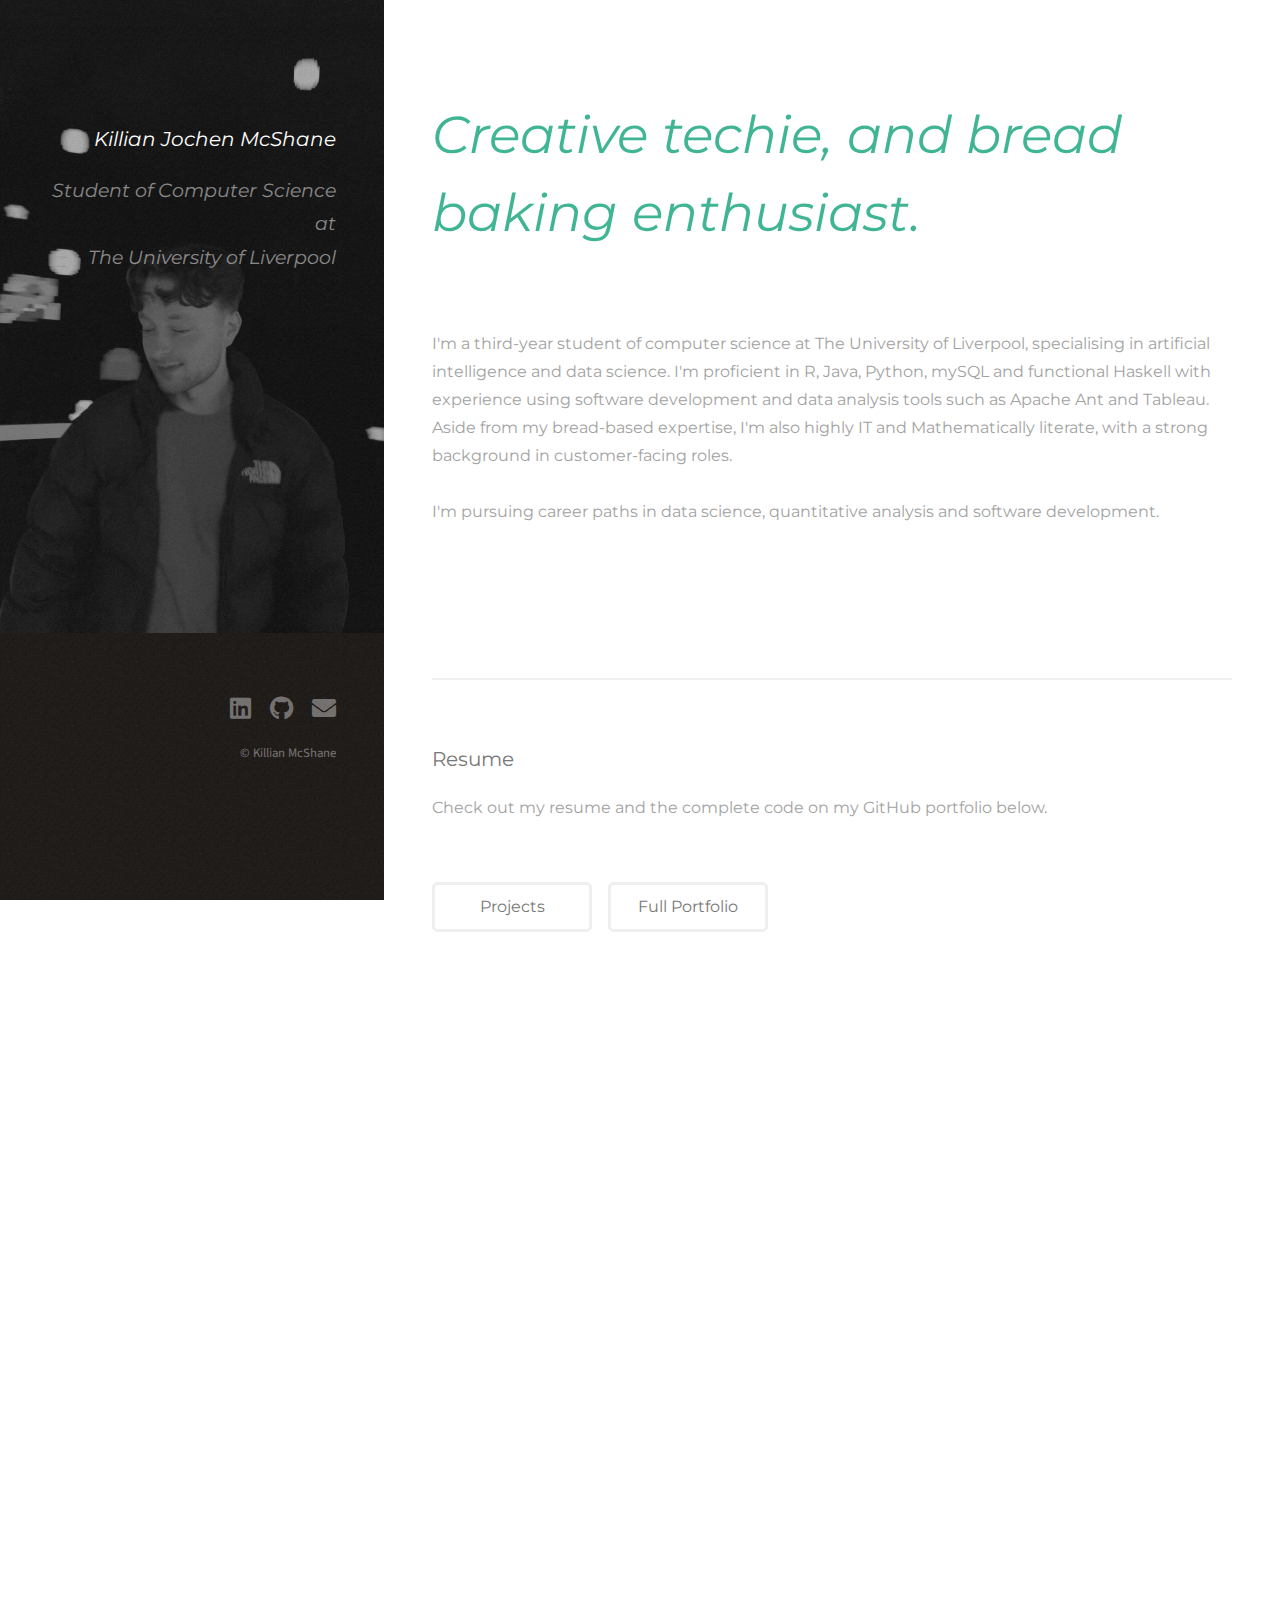
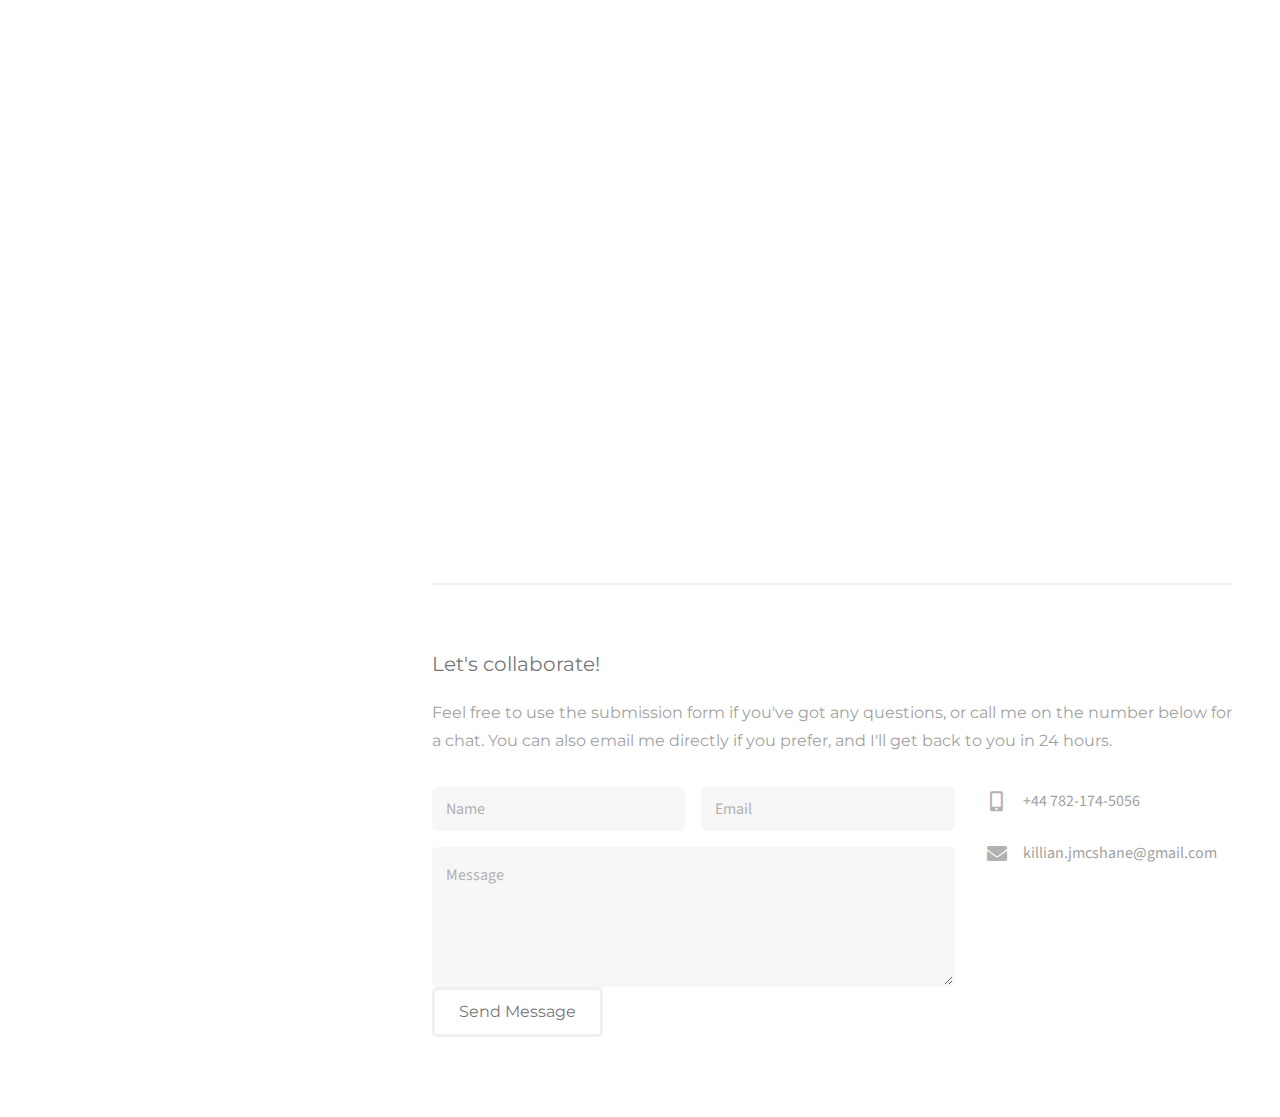
==== resume.html @ 60ad83cf "Update resume.html" ====
<!DOCTYPE HTML>
<!--
	Strata by HTML5 UP
	html5up.net | @ajlkn
	Free for personal and commercial use under the CCA 3.0 license (html5up.net/license)
-->
<html>
	<head>
		<title>Killian McShane | Portfolio</title>
		<meta charset="utf-8" />
		<meta name="viewport" content="width=device-width, initial-scale=1, user-scalable=no" />
		<link rel="stylesheet" href="assets/css/main.css" />
		<link rel="preconnect" href="https://fonts.gstatic.com">
		<link href="https://fonts.googleapis.com/css2?family=Montserrat:ital,wght@1,200&display=swap" rel="stylesheet">
		<style>
			h6 {
				font-family: 'Montserrat', 'Century Gothic';
				font-style: italic;
			}
		</style>
	</head>
	<body class="is-preload">

		<!-- Header -->
			<header id="header">
				<div class="inner">

					<br />
					<!-- <a href="#" class="image avatar"><img src="images/avatar.jpeg" alt="" /></a>  -->
					<h6 style="font-size:20px;"><strong>Killian Jochen McShane</strong></h6>
						<h1 style="font-family:Montserrat;font-size:19px;font-style:italic;">Student of Computer Science at<br />
					The University of Liverpool</h1>
				</div>
			</header>

		<!-- Main -->
			<div id="main">

				<!-- One -->
					<section id="one">
							<header class="major">
								<h6>
								<p style="font-style:italic;color:#40B594;">Creative techie, and bread </br>baking enthusiast.<span class="css-blink"></span></p>
								</h6>
							</header>
						
						<p style="font-family:Montserrat;font-size:16px;"> I'm a third-year student of computer science at The University of Liverpool, specialising in artificial intelligence and data science. 
							I'm proficient in R, Java, Python, mySQL and functional Haskell with experience using software development and data analysis tools such as Apache Ant and Tableau. Aside from my bread-based expertise, I'm also highly IT and Mathematically literate, 
							with a strong background in customer-facing roles. <br /><br/>I'm pursuing career paths in data science, quantitative analysis and software development.</p>
							<br />
							<br />
					</section>
				<!-- Two -->
					<section id="two">
						
						<h2 style="font-family:Montserrat;font-size:20px;">Resume</h2>
						<p style="font-family:Montserrat;font-size:16px;">Check out my resume and the complete code on my GitHub portfolio below.<br></p>
						<br>
						<nav>
						<ul class="actions">
							<li><a href="index.html" class="button" style="font-family:Montserrat;font-size:16px;">Projects</a></li>
							<li><a href="https://github.com/killianmcshane" class="button"  style="font-family:Montserrat;font-size:16px;">Full Portfolio</a></li>
						</ul>
						</nav>
						<br />
						<object data="images/CV-2021.pdf" type="application/pdf" width="100%" height="1090em">
							<embed src="https://drive.google.com/uc?export=download&id=1jw16OtANfqNhQTaZYVdxH6xh9Ae8gnEk" width="100%" height="1090em"/> 
						</object>
						<br /><br />			
						 
					</section>

				<!-- Three -->
				<section id="three">
					<h2 style="font-family:Montserrat;font-size:20px;">Let's collaborate!</h2>
					<p style="font-family:Montserrat;font-size:16px;">Feel free to use the submission form if you've got any questions, or call me on the number below for a chat. You can also email me directly if you prefer, and I'll get back to you in 24 hours.</p>
					<div class="row">
						<div class="col-8 col-12-small">
							<form action="https://smartforms.dev/submit/5fcfa9e5b81854118fd3ef87" method="POST">
								<div class="row gtr-uniform gtr-50">
									<div class="col-6 col-12-xsmall"><input type="text" name="name" id="name" placeholder="Name" /></div>
									<div class="col-6 col-12-xsmall"><input type="email" name="email" id="email" placeholder="Email" /></div>
									<div class="col-12"><textarea name="message" id="message" placeholder="Message" rows="4"></textarea></div>
								</div>
							<ul class="actions">
								<li><input type="submit" value="Send Message" style="font-family:Montserrat;font-size:16px;"/></li>
								<br/>
							</ul>
						</form>
						</div>
						<div class="col-4 col-12-small">
							<ul class="labeled-icons">
								<li>
									<h3 class="icon solid fa-mobile-alt"><span class="label">Phone</span></h3>
									+44 782-174-5056
								</li>
								<li>
									<h3 class="icon solid fa-envelope"><span class="label">Email</span></h3>
									<a href=""></a>killian.jmcshane@gmail.com</a>
								</li>
							</ul>
						</div>
					</div>
				</section>				
				<!-- Four -->
				<!--
					<section id="four">
						<h2>Elements</h2>

						<section>
							<h4>Text</h4>
							<p>This is <b>bold</b> and this is <strong>strong</strong>. This is <i>italic</i> and this is <em>emphasized</em>.
							This is <sup>superscript</sup> text and this is <sub>subscript</sub> text.
							This is <u>underlined</u> and this is code: <code>for (;;) { ... }</code>. Finally, <a href="#">this is a link</a>.</p>
							<hr />
							<header>
								<h4>Heading with a Subtitle</h4>
								<p>Lorem ipsum dolor sit amet nullam id egestas urna aliquam</p>
							</header>
							<p>Nunc lacinia ante nunc ac lobortis. Interdum adipiscing gravida odio porttitor sem non mi integer non faucibus ornare mi ut ante amet placerat aliquet. Volutpat eu sed ante lacinia sapien lorem accumsan varius montes viverra nibh in adipiscing blandit tempus accumsan.</p>
							<header>
								<h5>Heading with a Subtitle</h5>
								<p>Lorem ipsum dolor sit amet nullam id egestas urna aliquam</p>
							</header>
							<p>Nunc lacinia ante nunc ac lobortis. Interdum adipiscing gravida odio porttitor sem non mi integer non faucibus ornare mi ut ante amet placerat aliquet. Volutpat eu sed ante lacinia sapien lorem accumsan varius montes viverra nibh in adipiscing blandit tempus accumsan.</p>
							<hr />
							<h2>Heading Level 2</h2>
							<h3>Heading Level 3</h3>
							<h4>Heading Level 4</h4>
							<h5>Heading Level 5</h5>
							<h6>Heading Level 6</h6>
							<hr />
							<h5>Blockquote</h5>
							<blockquote>Fringilla nisl. Donec accumsan interdum nisi, quis tincidunt felis sagittis eget tempus euismod. Vestibulum ante ipsum primis in faucibus vestibulum. Blandit adipiscing eu felis iaculis volutpat ac adipiscing accumsan faucibus. Vestibulum ante ipsum primis in faucibus lorem ipsum dolor sit amet nullam adipiscing eu felis.</blockquote>
							<h5>Preformatted</h5>
							<pre><code>i = 0;

while (!deck.isInOrder()) {
print 'Iteration ' + i;
deck.shuffle();
i++;
}

print 'It took ' + i + ' iterations to sort the deck.';</code></pre>
						</section>

						<section>
							<h4>Lists</h4>
							<div class="row">
								<div class="col-6 col-12-xsmall">
									<h5>Unordered</h5>
									<ul>
										<li>Dolor pulvinar etiam magna etiam.</li>
										<li>Sagittis adipiscing lorem eleifend.</li>
										<li>Felis enim feugiat dolore viverra.</li>
									</ul>
									<h5>Alternate</h5>
									<ul class="alt">
										<li>Dolor pulvinar etiam magna etiam.</li>
										<li>Sagittis adipiscing lorem eleifend.</li>
										<li>Felis enim feugiat dolore viverra.</li>
									</ul>
								</div>
								<div class="col-6 col-12-xsmall">
									<h5>Ordered</h5>
									<ol>
										<li>Dolor pulvinar etiam magna etiam.</li>
										<li>Etiam vel felis at lorem sed viverra.</li>
										<li>Felis enim feugiat dolore viverra.</li>
										<li>Dolor pulvinar etiam magna etiam.</li>
										<li>Etiam vel felis at lorem sed viverra.</li>
										<li>Felis enim feugiat dolore viverra.</li>
									</ol>
									<h5>Icons</h5>
									<ul class="icons">
										<li><a href="#" class="icon brands fa-twitter"><span class="label">Twitter</span></a></li>
										<li><a href="#" class="icon brands fa-facebook-f"><span class="label">Facebook</span></a></li>
										<li><a href="#" class="icon brands fa-instagram"><span class="label">Instagram</span></a></li>
										<li><a href="#" class="icon brands fa-github"><span class="label">Github</span></a></li>
										<li><a href="#" class="icon brands fa-dribbble"><span class="label">Dribbble</span></a></li>
										<li><a href="#" class="icon brands fa-tumblr"><span class="label">Tumblr</span></a></li>
									</ul>
								</div>
							</div>
							<h5>Actions</h5>
							<ul class="actions">
								<li><a href="#" class="button primary">Default</a></li>
								<li><a href="#" class="button">Default</a></li>
							</ul>
							<ul class="actions small">
								<li><a href="#" class="button primary small">Small</a></li>
								<li><a href="#" class="button small">Small</a></li>
							</ul>
							<div class="row">
								<div class="col-6 col-12-small">
									<ul class="actions stacked">
										<li><a href="#" class="button primary">Default</a></li>
										<li><a href="#" class="button">Default</a></li>
									</ul>
								</div>
								<div class="col-6 col-12-small">
									<ul class="actions stacked">
										<li><a href="#" class="button primary small">Small</a></li>
										<li><a href="#" class="button small">Small</a></li>
									</ul>
								</div>
								<div class="col-6 col-12-small">
									<ul class="actions stacked">
										<li><a href="#" class="button primary fit">Default</a></li>
										<li><a href="#" class="button fit">Default</a></li>
									</ul>
								</div>
								<div class="col-6 col-12-small">
									<ul class="actions stacked">
										<li><a href="#" class="button primary small fit">Small</a></li>
										<li><a href="#" class="button small fit">Small</a></li>
									</ul>
								</div>
							</div>
						</section>

						<section>
							<h4>Table</h4>
							<h5>Default</h5>
							<div class="table-wrapper">
								<table>
									<thead>
										<tr>
											<th>Name</th>
											<th>Description</th>
											<th>Price</th>
										</tr>
									</thead>
									<tbody>
										<tr>
											<td>Item One</td>
											<td>Ante turpis integer aliquet porttitor.</td>
											<td>29.99</td>
										</tr>
										<tr>
											<td>Item Two</td>
											<td>Vis ac commodo adipiscing arcu aliquet.</td>
											<td>19.99</td>
										</tr>
										<tr>
											<td>Item Three</td>
											<td> Morbi faucibus arcu accumsan lorem.</td>
											<td>29.99</td>
										</tr>
										<tr>
											<td>Item Four</td>
											<td>Vitae integer tempus condimentum.</td>
											<td>19.99</td>
										</tr>
										<tr>
											<td>Item Five</td>
											<td>Ante turpis integer aliquet porttitor.</td>
											<td>29.99</td>
										</tr>
									</tbody>
									<tfoot>
										<tr>
											<td colspan="2"></td>
											<td>100.00</td>
										</tr>
									</tfoot>
								</table>
							</div>

							<h5>Alternate</h5>
							<div class="table-wrapper">
								<table class="alt">
									<thead>
										<tr>
											<th>Name</th>
											<th>Description</th>
											<th>Price</th>
										</tr>
									</thead>
									<tbody>
										<tr>
											<td>Item One</td>
											<td>Ante turpis integer aliquet porttitor.</td>
											<td>29.99</td>
										</tr>
										<tr>
											<td>Item Two</td>
											<td>Vis ac commodo adipiscing arcu aliquet.</td>
											<td>19.99</td>
										</tr>
										<tr>
											<td>Item Three</td>
											<td> Morbi faucibus arcu accumsan lorem.</td>
											<td>29.99</td>
										</tr>
										<tr>
											<td>Item Four</td>
											<td>Vitae integer tempus condimentum.</td>
											<td>19.99</td>
										</tr>
										<tr>
											<td>Item Five</td>
											<td>Ante turpis integer aliquet porttitor.</td>
											<td>29.99</td>
										</tr>
									</tbody>
									<tfoot>
										<tr>
											<td colspan="2"></td>
											<td>100.00</td>
										</tr>
									</tfoot>
								</table>
							</div>
						</section>
					
						<section>
							<h4>Buttons</h4>
							

							<ul class="actions">
								<li><a href="#" class="button primary">Primary</a></li>
								<li><a href="#" class="button">Default</a></li>
							</ul>
							<ul class="actions">
								<li><a href="#" class="button large">Large</a></li>
								<li><a href="#" class="button">Default</a></li>
								<li><a href="#" class="button small">Small</a></li>
							</ul>
							<ul class="actions fit">
								<li><a href="#" class="button primary fit">Fit</a></li>
								<li><a href="#" class="button fit">Fit</a></li>
							</ul>
							<ul class="actions fit small">
								<li><a href="#" class="button primary fit small">Fit + Small</a></li>
								<li><a href="#" class="button fit small">Fit + Small</a></li>
							</ul>
							<ul class="actions">
								<li><a href="#" class="button primary icon solid fa-download">Icon</a></li>
								<li><a href="#" class="button icon solid fa-download">Icon</a></li>
							</ul>
							<ul class="actions">
								<li><span class="button primary disabled">Primary</span></li>
								<li><span class="button disabled">Default</span></li>
							</ul>
						</section>
					
						<section>
							<h4>Form</h4>
							<form method="post" action="#">
								<div class="row gtr-uniform gtr-50">
									<div class="col-6 col-12-xsmall">
										<input type="text" name="demo-name" id="demo-name" value="" placeholder="Name" />
									</div>
									<div class="col-6 col-12-xsmall">
										<input type="email" name="demo-email" id="demo-email" value="" placeholder="Email" />
									</div>
									
									<div class="col-12">
										<select name="demo-category" id="demo-category">
											<option value="">- Category -</option>
											<option value="1">Manufacturing</option>
											<option value="1">Shipping</option>
											<option value="1">Administration</option>
											<option value="1">Human Resources</option>
										</select>
									</div>
									<div class="col-4 col-12-small">
										<input type="radio" id="demo-priority-low" name="demo-priority" checked>
										<label for="demo-priority-low">Low Priority</label>
									</div>
									<div class="col-4 col-12-small">
										<input type="radio" id="demo-priority-normal" name="demo-priority">
										<label for="demo-priority-normal">Normal Priority</label>
									</div>
									<div class="col-4 col-12-small">
										<input type="radio" id="demo-priority-high" name="demo-priority">
										<label for="demo-priority-high">High Priority</label>
									</div>
									<div class="col-6 col-12-small">
										<input type="checkbox" id="demo-copy" name="demo-copy">
										<label for="demo-copy">Email me a copy of this message</label>
									</div>
									<div class="col-6 col-12-small">
										<input type="checkbox" id="demo-human" name="demo-human" checked>
										<label for="demo-human">I am a human and not a robot</label>
									</div>
									
									<div class="col-12">
										<textarea name="demo-message" id="demo-message" placeholder="Enter your message" rows="6"></textarea>
									</div>
									
									<div class="col-12">
										<ul class="actions">
											<li><input type="submit" value="Send Message" class="primary" /></li>
											<li><input type="reset" value="Reset" /></li>
										</ul>
									</div>
								</div>
							</form>
						</section>
						
						<section>
							<h4>Image</h4>
							<h5>Fit</h5>
							<div class="box alt">
								<div class="row gtr-50 gtr-uniform">
									<div class="col-12"><span class="image fit"><img src="images/fulls/05.jpg" alt="" /></span></div>
									<div class="col-4"><span class="image fit"><img src="images/thumbs/01.jpg" alt="" /></span></div>
									<div class="col-4"><span class="image fit"><img src="images/thumbs/02.jpg" alt="" /></span></div>
									<div class="col-4"><span class="image fit"><img src="images/thumbs/03.jpg" alt="" /></span></div>
									<div class="col-4"><span class="image fit"><img src="images/thumbs/04.jpg" alt="" /></span></div>
									<div class="col-4"><span class="image fit"><img src="images/thumbs/05.jpg" alt="" /></span></div>
									<div class="col-4"><span class="image fit"><img src="images/thumbs/06.jpg" alt="" /></span></div>
									<div class="col-4"><span class="image fit"><img src="images/thumbs/03.jpg" alt="" /></span></div>
									<div class="col-4"><span class="image fit"><img src="images/thumbs/02.jpg" alt="" /></span></div>
									<div class="col-4"><span class="image fit"><img src="images/thumbs/01.jpg" alt="" /></span></div>
								</div>
							</div>
							<h5>Left &amp; Right</h5>
							<p><span class="image left"><img src="images/avatar.jpg" alt="" /></span>Fringilla nisl. Donec accumsan interdum nisi, quis tincidunt felis sagittis eget. tempus euismod. Vestibulum ante ipsum primis in faucibus vestibulum. Blandit adipiscing eu felis iaculis volutpat ac adipiscing accumsan eu faucibus. Integer ac pellentesque praesent tincidunt felis sagittis eget. tempus euismod. Vestibulum ante ipsum primis in faucibus vestibulum. Blandit adipiscing eu felis iaculis volutpat ac adipiscing accumsan eu faucibus. Integer ac pellentesque praesent. Donec accumsan interdum nisi, quis tincidunt felis sagittis eget. tempus euismod. Vestibulum ante ipsum primis in faucibus vestibulum. Blandit adipiscing eu felis iaculis volutpat ac adipiscing accumsan eu faucibus. Integer ac pellentesque praesent tincidunt felis sagittis eget. tempus euismod. Vestibulum ante ipsum primis in faucibus vestibulum. Blandit adipiscing eu felis iaculis volutpat ac adipiscing accumsan eu faucibus. Integer ac pellentesque praesent.</p>
							<p><span class="image right"><img src="images/avatar.jpg" alt="" /></span>Fringilla nisl. Donec accumsan interdum nisi, quis tincidunt felis sagittis eget. tempus euismod. Vestibulum ante ipsum primis in faucibus vestibulum. Blandit adipiscing eu felis iaculis volutpat ac adipiscing accumsan eu faucibus. Integer ac pellentesque praesent tincidunt felis sagittis eget. tempus euismod. Vestibulum ante ipsum primis in faucibus vestibulum. Blandit adipiscing eu felis iaculis volutpat ac adipiscing accumsan eu faucibus. Integer ac pellentesque praesent. Donec accumsan interdum nisi, quis tincidunt felis sagittis eget. tempus euismod. Vestibulum ante ipsum primis in faucibus vestibulum. Blandit adipiscing eu felis iaculis volutpat ac adipiscing accumsan eu faucibus. Integer ac pellentesque praesent tincidunt felis sagittis eget. tempus euismod. Vestibulum ante ipsum primis in faucibus vestibulum. Blandit adipiscing eu felis iaculis volutpat ac adipiscing accumsan eu faucibus. Integer ac pellentesque praesent.</p>
						</section>

					</section>
				-->

			</div>

		<!-- Footer -->
			<footer id="footer">
				<div class="inner">
					<ul class="icons">
						<li><a href="https://www.linkedin.com/in/killian-mcshane-1a71b3197/" class="icon brands fa-linkedin"><span class="label">linkedin</span></a></li>
						<li><a href="https://github.com/killianmcshane" class="icon brands fa-github"><span class="label">Github</span></a></li>
						<!--<li><a href="#" class="icon solid fa-mobile-alt"><span class="label">Phone</span></a></li>-->
						<li><a href="mailto:killian.jmcshane@gmail.com" class="icon solid fa-envelope"><span class="label">Email</span></a></li>
					</ul>
					<ul class="copyright">
						<li>&copy; Killian McShane</li>
					</ul>
				</div>
				<br />
				<br />
				<br />
			</footer>
		
		<!-- Scripts -->
			
			<script src="assets/js/jquery.min.js"></script>
			<script src="assets/js/jquery.poptrox.min.js"></script>
			<script src="assets/js/browser.min.js"></script>
			<script src="assets/js/breakpoints.min.js"></script>
			<script src="assets/js/util.js"></script>
			<script src="assets/js/main.js"></script>	
			<script type="text/javascript" src="assets/js/jquery.AntiScroll.min.js"></script> 
			<script type="text/javascript">$('nav a').antiScroll();</script>
	</body>
</html>
---- assets/css/main.css ----
@import url("fontawesome-all.min.css");
@import url("https://fonts.googleapis.com/css?family=Source+Sans+Pro:400,400italic");
@import url('https://fonts.googleapis.com/css2?family=Montserrat:ital,wght@0,400;1,300&display=swap');

/*
	Strata by HTML5 UP
	html5up.net | @ajlkn
	Free for personal and commercial use under the CCA 3.0 license (html5up.net/license)
*/

html, body, div, span, applet, object,
iframe, h1, h2, h3, h4, h5, h6, p, blockquote,
pre, a, abbr, acronym, address, big, cite,
code, del, dfn, em, img, ins, kbd, q, s, samp,
small, strike, strong, sub, sup, tt, var, b,
u, i, center, dl, dt, dd, ol, ul, li, fieldset,
form, label, legend, table, caption, tbody,
tfoot, thead, tr, th, td, article, aside,
canvas, details, embed, figure, figcaption,
footer, header, hgroup, menu, nav, output, ruby,
section, summary, time, mark, audio, video {
	margin: 0;
	padding: 0;
	border: 0;
	font-size: 100%;
	font: inherit;
	vertical-align: baseline;}

article, aside, details, figcaption, figure,
footer, header, hgroup, menu, nav, section {
	display: block;}

body {
	line-height: 1;
}

ol, ul {
	list-style: none;
}

blockquote, q {
	quotes: none;
}

	blockquote:before, blockquote:after, q:before, q:after {
		content: '';
		content: none;
	}

table {
	border-collapse: collapse;
	border-spacing: 0;
}

body {
	-webkit-text-size-adjust: none;
}

mark {
	background-color: transparent;
	color: inherit;
}

input::-moz-focus-inner {
	border: 0;
	padding: 0;
}

input, select, textarea {
	-moz-appearance: none;
	-webkit-appearance: none;
	-ms-appearance: none;
	appearance: none;
}

/* Basic */

	html {
		box-sizing: border-box;
	}

	*, *:before, *:after {
		box-sizing: inherit;
	}

	body {
		background: #fff;
	}

		body.is-preload *, body.is-preload *:before, body.is-preload *:after {
			-moz-animation: none !important;
			-webkit-animation: none !important;
			-ms-animation: none !important;
			animation: none !important;
			-moz-transition: none !important;
			-webkit-transition: none !important;
			-ms-transition: none !important;
			transition: none !important;
		}

	body, input, select, textarea {
		color: #a2a2a2;
		font-family: "Source Sans Pro", Helvetica, sans-serif;
		font-size: 16pt;
		font-weight: 400;
		line-height: 1.75em;
	}

	a {
		-moz-transition: color 0.2s ease-in-out, border-color 0.2s ease-in-out;
		-webkit-transition: color 0.2s ease-in-out, border-color 0.2s ease-in-out;
		-ms-transition: color 0.2s ease-in-out, border-color 0.2s ease-in-out;
		transition: color 0.2s ease-in-out, border-color 0.2s ease-in-out;
		color: #49bf9d;
		text-decoration: none;
	}

		a:hover {
			border-bottom-color: transparent;
			color: #49bf9d !important;
			text-decoration: none;
		}

	strong, b {
		color: #787878;
		font-weight: 400;
	}

	em, i {
		font-style: italic;
	}

	p {
		margin: 0 0 2em 0;
	}

	h1, h2, h3, h4, h5, h6 {
		color: #787878;
		font-weight: 400;
		line-height: 1em;
		margin: 0 0 1em 0;
	}

		h1 a, h2 a, h3 a, h4 a, h5 a, h6 a {
			color: inherit;
			text-decoration: none;
		}

	h1 {
		font-size: 2em;
		line-height: 1.5em;
	}

	h2 {
		font-size: 1.5em;
		line-height: 1.5em;
	}

	h3 {
		font-size: 1.25em;
		line-height: 1.5em;
	}

	h4 {
		font-size: 1.1em;
		line-height: 1.5em;
	}

	h5 {
		font-size: 0.9em;
		line-height: 1.5em;
	}

	h6 {
		font-size: 3.25em;
		line-height: 1.5em;
	}

	sub {
		font-size: 0.8em;
		position: relative;
		top: 0.5em;
	}

	sup {
		font-size: 0.8em;
		position: relative;
		top: -0.5em;
	}

	hr {
		border: 0;
		border-bottom: solid 2px #efefef;
		margin: 2em 0;
	}

		hr.major {
			margin: 3em 0;
		}

	blockquote {
		border-left: solid 6px #efefef;
		font-style: italic;
		margin: 0 0 2em 0;
		padding: 0.5em 0 0.5em 1.5em;
	}

	code {
		background: #f7f7f7;
		border-radius: 0.35em;
		border: solid 2px #efefef;
		font-family: "Courier New", monospace;
		font-size: 0.9em;
		margin: 0 0.25em;
		padding: 0.25em 0.65em;
	}

	pre {
		-webkit-overflow-scrolling: touch;
		font-family: "Courier New", monospace;
		font-size: 0.9em;
		margin: 0 0 2em 0;
	}

		pre code {
			display: block;
			line-height: 1.75em;
			padding: 1em 1.5em;
			overflow-x: auto;
		}

	.align-left {
		text-align: left;
	}

	.align-center {
		text-align: center;
	}

	.align-right {
		text-align: right;
	}

/* Container */

	.container {
		margin: 0 auto;
		max-width: calc(100% - 4em);
		width: 100%;
	}

		.container.xsmall {
			width: 25%;
		}

		.container.small {
			width: 50%;
		}

		.container.medium {
			width: 75%;
		}

		.container.large {
			width: 125%;
		}

		.container.xlarge {
			width: 150%;
		}

		.container.max {
			width: 100%;
		}

		@media screen and (max-width: 980px) {

			.container {
				width: 100% !important;
				max-width: 100% !important;
			}

		}

		@media screen and (max-width: 480px) {

			.container {
				max-width: calc(100% - 3em);
			}

		}

/* Row */

	.row {
		display: flex;
		flex-wrap: wrap;
		box-sizing: border-box;
		align-items: stretch;
	}

		.row > * {
			box-sizing: border-box;
		}

		.row.gtr-uniform > * > :last-child {
			margin-bottom: 0;
		}

		.row.aln-left {
			justify-content: flex-start;
		}

		.row.aln-center {
			justify-content: center;
		}

		.row.aln-right {
			justify-content: flex-end;
		}

		.row.aln-top {
			align-items: flex-start;
		}

		.row.aln-middle {
			align-items: center;
		}

		.row.aln-bottom {
			align-items: flex-end;
		}

		.row > .imp {
			order: -1;
		}

		.row > .col-1 {
			width: 8.33333%;
		}

		.row > .off-1 {
			margin-left: 8.33333%;
		}

		.row > .col-2 {
			width: 16.66667%;
		}

		.row > .off-2 {
			margin-left: 16.66667%;
		}

		.row > .col-3 {
			width: 25%;
		}

		.row > .off-3 {
			margin-left: 25%;
		}

		.row > .col-4 {
			width: 33.33333%;
		}

		.row > .off-4 {
			margin-left: 33.33333%;
		}

		.row > .col-5 {
			width: 41.66667%;
		}

		.row > .off-5 {
			margin-left: 41.66667%;
		}

		.row > .col-6 {
			width: 50%;
		}

		.row > .off-6 {
			margin-left: 50%;
		}

		.row > .col-7 {
			width: 58.33333%;
		}

		.row > .off-7 {
			margin-left: 58.33333%;
		}

		.row > .col-8 {
			width: 66.66667%;
		}

		.row > .off-8 {
			margin-left: 66.66667%;
		}

		.row > .col-9 {
			width: 75%;
		}

		.row > .off-9 {
			margin-left: 75%;
		}

		.row > .col-10 {
			width: 83.33333%;
		}

		.row > .off-10 {
			margin-left: 83.33333%;
		}

		.row > .col-11 {
			width: 91.66667%;
		}

		.row > .off-11 {
			margin-left: 91.66667%;
		}

		.row > .col-12 {
			width: 100%;
		}

		.row > .off-12 {
			margin-left: 100%;
		}

		.row.gtr-0 {
			margin-top: 0;
			margin-left: 0em;
		}

			.row.gtr-0 > * {
				padding: 0 0 0 0em;
			}

			.row.gtr-0.gtr-uniform {
				margin-top: 0em;
			}

				.row.gtr-0.gtr-uniform > * {
					padding-top: 0em;
				}

		.row.gtr-25 {
			margin-top: 0;
			margin-left: -0.625em;
		}

			.row.gtr-25 > * {
				padding: 0 0 0 0.625em;
			}

			.row.gtr-25.gtr-uniform {
				margin-top: -0.625em;
			}

				.row.gtr-25.gtr-uniform > * {
					padding-top: 0.625em;
				}

		.row.gtr-50 {
			margin-top: 0;
			margin-left: -1.25em;
		}

			.row.gtr-50 > * {
				padding: 0 0 0 1.25em;
			}

			.row.gtr-50.gtr-uniform {
				margin-top: -1.25em;
			}

				.row.gtr-50.gtr-uniform > * {
					padding-top: 1.25em;
				}

		.row {
			margin-top: 0;
			margin-left: -2.5em;
		}

			.row > * {
				padding: 0 0 0 2.5em;
			}

			.row.gtr-uniform {
				margin-top: -2.5em;
			}

				.row.gtr-uniform > * {
					padding-top: 2.5em;
				}

		.row.gtr-150 {
			margin-top: 0;
			margin-left: -3.75em;
		}

			.row.gtr-150 > * {
				padding: 0 0 0 3.75em;
			}

			.row.gtr-150.gtr-uniform {
				margin-top: -3.75em;
			}

				.row.gtr-150.gtr-uniform > * {
					padding-top: 3.75em;
				}

		.row.gtr-200 {
			margin-top: 0;
			margin-left: -5em;
		}

			.row.gtr-200 > * {
				padding: 0 0 0 5em;
			}

			.row.gtr-200.gtr-uniform {
				margin-top: -5em;
			}

				.row.gtr-200.gtr-uniform > * {
					padding-top: 5em;
				}

		@media screen and (max-width: 1800px) {

			.row {
				display: flex;
				flex-wrap: wrap;
				box-sizing: border-box;
				align-items: stretch;
			}

				.row > * {
					box-sizing: border-box;
				}

				.row.gtr-uniform > * > :last-child {
					margin-bottom: 0;
				}

				.row.aln-left {
					justify-content: flex-start;
				}

				.row.aln-center {
					justify-content: center;
				}

				.row.aln-right {
					justify-content: flex-end;
				}

				.row.aln-top {
					align-items: flex-start;
				}

				.row.aln-middle {
					align-items: center;
				}

				.row.aln-bottom {
					align-items: flex-end;
				}

				.row > .imp-xlarge {
					order: -1;
				}

				.row > .col-1-xlarge {
					width: 8.33333%;
				}

				.row > .off-1-xlarge {
					margin-left: 8.33333%;
				}

				.row > .col-2-xlarge {
					width: 16.66667%;
				}

				.row > .off-2-xlarge {
					margin-left: 16.66667%;
				}

				.row > .col-3-xlarge {
					width: 25%;
				}

				.row > .off-3-xlarge {
					margin-left: 25%;
				}

				.row > .col-4-xlarge {
					width: 33.33333%;
				}

				.row > .off-4-xlarge {
					margin-left: 33.33333%;
				}

				.row > .col-5-xlarge {
					width: 41.66667%;
				}

				.row > .off-5-xlarge {
					margin-left: 41.66667%;
				}

				.row > .col-6-xlarge {
					width: 50%;
				}

				.row > .off-6-xlarge {
					margin-left: 50%;
				}

				.row > .col-7-xlarge {
					width: 58.33333%;
				}

				.row > .off-7-xlarge {
					margin-left: 58.33333%;
				}

				.row > .col-8-xlarge {
					width: 66.66667%;
				}

				.row > .off-8-xlarge {
					margin-left: 66.66667%;
				}

				.row > .col-9-xlarge {
					width: 75%;
				}

				.row > .off-9-xlarge {
					margin-left: 75%;
				}

				.row > .col-10-xlarge {
					width: 83.33333%;
				}

				.row > .off-10-xlarge {
					margin-left: 83.33333%;
				}

				.row > .col-11-xlarge {
					width: 91.66667%;
				}

				.row > .off-11-xlarge {
					margin-left: 91.66667%;
				}

				.row > .col-12-xlarge {
					width: 100%;
				}

				.row > .off-12-xlarge {
					margin-left: 100%;
				}

				.row.gtr-0 {
					margin-top: 0;
					margin-left: 0em;
				}

					.row.gtr-0 > * {
						padding: 0 0 0 0em;
					}

					.row.gtr-0.gtr-uniform {
						margin-top: 0em;
					}

						.row.gtr-0.gtr-uniform > * {
							padding-top: 0em;
						}

				.row.gtr-25 {
					margin-top: 0;
					margin-left: -0.625em;
				}

					.row.gtr-25 > * {
						padding: 0 0 0 0.625em;
					}

					.row.gtr-25.gtr-uniform {
						margin-top: -0.625em;
					}

						.row.gtr-25.gtr-uniform > * {
							padding-top: 0.625em;
						}

				.row.gtr-50 {
					margin-top: 0;
					margin-left: -1.25em;
				}

					.row.gtr-50 > * {
						padding: 0 0 0 1.25em;
					}

					.row.gtr-50.gtr-uniform {
						margin-top: -1.25em;
					}

						.row.gtr-50.gtr-uniform > * {
							padding-top: 1.25em;
						}

				.row {
					margin-top: 0;
					margin-left: -2.5em;
				}

					.row > * {
						padding: 0 0 0 2.5em;
					}

					.row.gtr-uniform {
						margin-top: -2.5em;
					}

						.row.gtr-uniform > * {
							padding-top: 2.5em;
						}

				.row.gtr-150 {
					margin-top: 0;
					margin-left: -3.75em;
				}

					.row.gtr-150 > * {
						padding: 0 0 0 3.75em;
					}

					.row.gtr-150.gtr-uniform {
						margin-top: -3.75em;
					}

						.row.gtr-150.gtr-uniform > * {
							padding-top: 3.75em;
						}

				.row.gtr-200 {
					margin-top: 0;
					margin-left: -5em;
				}

					.row.gtr-200 > * {
						padding: 0 0 0 5em;
					}

					.row.gtr-200.gtr-uniform {
						margin-top: -5em;
					}

						.row.gtr-200.gtr-uniform > * {
							padding-top: 5em;
						}

		}

		@media screen and (max-width: 1280px) {

			.row {
				display: flex;
				flex-wrap: wrap;
				box-sizing: border-box;
				align-items: stretch;
			}

				.row > * {
					box-sizing: border-box;
				}

				.row.gtr-uniform > * > :last-child {
					margin-bottom: 0;
				}

				.row.aln-left {
					justify-content: flex-start;
				}

				.row.aln-center {
					justify-content: center;
				}

				.row.aln-right {
					justify-content: flex-end;
				}

				.row.aln-top {
					align-items: flex-start;
				}

				.row.aln-middle {
					align-items: center;
				}

				.row.aln-bottom {
					align-items: flex-end;
				}

				.row > .imp-large {
					order: -1;
				}

				.row > .col-1-large {
					width: 8.33333%;
				}

				.row > .off-1-large {
					margin-left: 8.33333%;
				}

				.row > .col-2-large {
					width: 16.66667%;
				}

				.row > .off-2-large {
					margin-left: 16.66667%;
				}

				.row > .col-3-large {
					width: 25%;
				}

				.row > .off-3-large {
					margin-left: 25%;
				}

				.row > .col-4-large {
					width: 33.33333%;
				}

				.row > .off-4-large {
					margin-left: 33.33333%;
				}

				.row > .col-5-large {
					width: 41.66667%;
				}

				.row > .off-5-large {
					margin-left: 41.66667%;
				}

				.row > .col-6-large {
					width: 50%;
				}

				.row > .off-6-large {
					margin-left: 50%;
				}

				.row > .col-7-large {
					width: 58.33333%;
				}

				.row > .off-7-large {
					margin-left: 58.33333%;
				}

				.row > .col-8-large {
					width: 66.66667%;
				}

				.row > .off-8-large {
					margin-left: 66.66667%;
				}

				.row > .col-9-large {
					width: 75%;
				}

				.row > .off-9-large {
					margin-left: 75%;
				}

				.row > .col-10-large {
					width: 83.33333%;
				}

				.row > .off-10-large {
					margin-left: 83.33333%;
				}

				.row > .col-11-large {
					width: 91.66667%;
				}

				.row > .off-11-large {
					margin-left: 91.66667%;
				}

				.row > .col-12-large {
					width: 100%;
				}

				.row > .off-12-large {
					margin-left: 100%;
				}

				.row.gtr-0 {
					margin-top: 0;
					margin-left: 0em;
				}

					.row.gtr-0 > * {
						padding: 0 0 0 0em;
					}

					.row.gtr-0.gtr-uniform {
						margin-top: 0em;
					}

						.row.gtr-0.gtr-uniform > * {
							padding-top: 0em;
						}

				.row.gtr-25 {
					margin-top: 0;
					margin-left: -0.5em;
				}

					.row.gtr-25 > * {
						padding: 0 0 0 0.5em;
					}

					.row.gtr-25.gtr-uniform {
						margin-top: -0.5em;
					}

						.row.gtr-25.gtr-uniform > * {
							padding-top: 0.5em;
						}

				.row.gtr-50 {
					margin-top: 0;
					margin-left: -1em;
				}

					.row.gtr-50 > * {
						padding: 0 0 0 1em;
					}

					.row.gtr-50.gtr-uniform {
						margin-top: -1em;
					}

						.row.gtr-50.gtr-uniform > * {
							padding-top: 1em;
						}

				.row {
					margin-top: 0;
					margin-left: -2em;
				}

					.row > * {
						padding: 0 0 0 2em;
					}

					.row.gtr-uniform {
						margin-top: -2em;
					}

						.row.gtr-uniform > * {
							padding-top: 2em;
						}

				.row.gtr-150 {
					margin-top: 0;
					margin-left: -3em;
				}

					.row.gtr-150 > * {
						padding: 0 0 0 3em;
					}

					.row.gtr-150.gtr-uniform {
						margin-top: -3em;
					}

						.row.gtr-150.gtr-uniform > * {
							padding-top: 3em;
						}

				.row.gtr-200 {
					margin-top: 0;
					margin-left: -4em;
				}

					.row.gtr-200 > * {
						padding: 0 0 0 4em;
					}

					.row.gtr-200.gtr-uniform {
						margin-top: -4em;
					}

						.row.gtr-200.gtr-uniform > * {
							padding-top: 4em;
						}

		}

		@media screen and (max-width: 980px) {

			.row {
				display: flex;
				flex-wrap: wrap;
				box-sizing: border-box;
				align-items: stretch;
			}

				.row > * {
					box-sizing: border-box;
				}

				.row.gtr-uniform > * > :last-child {
					margin-bottom: 0;
				}

				.row.aln-left {
					justify-content: flex-start;
				}

				.row.aln-center {
					justify-content: center;
				}

				.row.aln-right {
					justify-content: flex-end;
				}

				.row.aln-top {
					align-items: flex-start;
				}

				.row.aln-middle {
					align-items: center;
				}

				.row.aln-bottom {
					align-items: flex-end;
				}

				.row > .imp-medium {
					order: -1;
				}

				.row > .col-1-medium {
					width: 8.33333%;
				}

				.row > .off-1-medium {
					margin-left: 8.33333%;
				}

				.row > .col-2-medium {
					width: 16.66667%;
				}

				.row > .off-2-medium {
					margin-left: 16.66667%;
				}

				.row > .col-3-medium {
					width: 25%;
				}

				.row > .off-3-medium {
					margin-left: 25%;
				}

				.row > .col-4-medium {
					width: 33.33333%;
				}

				.row > .off-4-medium {
					margin-left: 33.33333%;
				}

				.row > .col-5-medium {
					width: 41.66667%;
				}

				.row > .off-5-medium {
					margin-left: 41.66667%;
				}

				.row > .col-6-medium {
					width: 50%;
				}

				.row > .off-6-medium {
					margin-left: 50%;
				}

				.row > .col-7-medium {
					width: 58.33333%;
				}

				.row > .off-7-medium {
					margin-left: 58.33333%;
				}

				.row > .col-8-medium {
					width: 66.66667%;
				}

				.row > .off-8-medium {
					margin-left: 66.66667%;
				}

				.row > .col-9-medium {
					width: 75%;
				}

				.row > .off-9-medium {
					margin-left: 75%;
				}

				.row > .col-10-medium {
					width: 83.33333%;
				}

				.row > .off-10-medium {
					margin-left: 83.33333%;
				}

				.row > .col-11-medium {
					width: 91.66667%;
				}

				.row > .off-11-medium {
					margin-left: 91.66667%;
				}

				.row > .col-12-medium {
					width: 100%;
				}

				.row > .off-12-medium {
					margin-left: 100%;
				}

				.row.gtr-0 {
					margin-top: 0;
					margin-left: 0em;
				}

					.row.gtr-0 > * {
						padding: 0 0 0 0em;
					}

					.row.gtr-0.gtr-uniform {
						margin-top: 0em;
					}

						.row.gtr-0.gtr-uniform > * {
							padding-top: 0em;
						}

				.row.gtr-25 {
					margin-top: 0;
					margin-left: -0.5em;
				}

					.row.gtr-25 > * {
						padding: 0 0 0 0.5em;
					}

					.row.gtr-25.gtr-uniform {
						margin-top: -0.5em;
					}

						.row.gtr-25.gtr-uniform > * {
							padding-top: 0.5em;
						}

				.row.gtr-50 {
					margin-top: 0;
					margin-left: -1em;
				}

					.row.gtr-50 > * {
						padding: 0 0 0 1em;
					}

					.row.gtr-50.gtr-uniform {
						margin-top: -1em;
					}

						.row.gtr-50.gtr-uniform > * {
							padding-top: 1em;
						}

				.row {
					margin-top: 0;
					margin-left: -2em;
				}

					.row > * {
						padding: 0 0 0 2em;
					}

					.row.gtr-uniform {
						margin-top: -2em;
					}

						.row.gtr-uniform > * {
							padding-top: 2em;
						}

				.row.gtr-150 {
					margin-top: 0;
					margin-left: -3em;
				}

					.row.gtr-150 > * {
						padding: 0 0 0 3em;
					}

					.row.gtr-150.gtr-uniform {
						margin-top: -3em;
					}

						.row.gtr-150.gtr-uniform > * {
							padding-top: 3em;
						}

				.row.gtr-200 {
					margin-top: 0;
					margin-left: -4em;
				}

					.row.gtr-200 > * {
						padding: 0 0 0 4em;
					}

					.row.gtr-200.gtr-uniform {
						margin-top: -4em;
					}

						.row.gtr-200.gtr-uniform > * {
							padding-top: 4em;
						}

		}

		@media screen and (max-width: 736px) {

			.row {
				display: flex;
				flex-wrap: wrap;
				box-sizing: border-box;
				align-items: stretch;
			}

				.row > * {
					box-sizing: border-box;
				}

				.row.gtr-uniform > * > :last-child {
					margin-bottom: 0;
				}

				.row.aln-left {
					justify-content: flex-start;
				}

				.row.aln-center {
					justify-content: center;
				}

				.row.aln-right {
					justify-content: flex-end;
				}

				.row.aln-top {
					align-items: flex-start;
				}

				.row.aln-middle {
					align-items: center;
				}

				.row.aln-bottom {
					align-items: flex-end;
				}

				.row > .imp-small {
					order: -1;
				}

				.row > .col-1-small {
					width: 8.33333%;
				}

				.row > .off-1-small {
					margin-left: 8.33333%;
				}

				.row > .col-2-small {
					width: 16.66667%;
				}

				.row > .off-2-small {
					margin-left: 16.66667%;
				}

				.row > .col-3-small {
					width: 25%;
				}

				.row > .off-3-small {
					margin-left: 25%;
				}

				.row > .col-4-small {
					width: 33.33333%;
				}

				.row > .off-4-small {
					margin-left: 33.33333%;
				}

				.row > .col-5-small {
					width: 41.66667%;
				}

				.row > .off-5-small {
					margin-left: 41.66667%;
				}

				.row > .col-6-small {
					width: 50%;
				}

				.row > .off-6-small {
					margin-left: 50%;
				}

				.row > .col-7-small {
					width: 58.33333%;
				}

				.row > .off-7-small {
					margin-left: 58.33333%;
				}

				.row > .col-8-small {
					width: 66.66667%;
				}

				.row > .off-8-small {
					margin-left: 66.66667%;
				}

				.row > .col-9-small {
					width: 75%;
				}

				.row > .off-9-small {
					margin-left: 75%;
				}

				.row > .col-10-small {
					width: 83.33333%;
				}

				.row > .off-10-small {
					margin-left: 83.33333%;
				}

				.row > .col-11-small {
					width: 91.66667%;
				}

				.row > .off-11-small {
					margin-left: 91.66667%;
				}

				.row > .col-12-small {
					width: 100%;
				}

				.row > .off-12-small {
					margin-left: 100%;
				}

				.row.gtr-0 {
					margin-top: 0;
					margin-left: 0em;
				}

					.row.gtr-0 > * {
						padding: 0 0 0 0em;
					}

					.row.gtr-0.gtr-uniform {
						margin-top: 0em;
					}

						.row.gtr-0.gtr-uniform > * {
							padding-top: 0em;
						}

				.row.gtr-25 {
					margin-top: 0;
					margin-left: -0.375em;
				}

					.row.gtr-25 > * {
						padding: 0 0 0 0.375em;
					}

					.row.gtr-25.gtr-uniform {
						margin-top: -0.375em;
					}

						.row.gtr-25.gtr-uniform > * {
							padding-top: 0.375em;
						}

				.row.gtr-50 {
					margin-top: 0;
					margin-left: -0.75em;
				}

					.row.gtr-50 > * {
						padding: 0 0 0 0.75em;
					}

					.row.gtr-50.gtr-uniform {
						margin-top: -0.75em;
					}

						.row.gtr-50.gtr-uniform > * {
							padding-top: 0.75em;
						}

				.row {
					margin-top: 0;
					margin-left: -1.5em;
				}

					.row > * {
						padding: 0 0 0 1.5em;
					}

					.row.gtr-uniform {
						margin-top: -1.5em;
					}

						.row.gtr-uniform > * {
							padding-top: 1.5em;
						}

				.row.gtr-150 {
					margin-top: 0;
					margin-left: -2.25em;
				}

					.row.gtr-150 > * {
						padding: 0 0 0 2.25em;
					}

					.row.gtr-150.gtr-uniform {
						margin-top: -2.25em;
					}

						.row.gtr-150.gtr-uniform > * {
							padding-top: 2.25em;
						}

				.row.gtr-200 {
					margin-top: 0;
					margin-left: -3em;
				}

					.row.gtr-200 > * {
						padding: 0 0 0 3em;
					}

					.row.gtr-200.gtr-uniform {
						margin-top: -3em;
					}

						.row.gtr-200.gtr-uniform > * {
							padding-top: 3em;
						}

		}

		@media screen and (max-width: 480px) {

			.row {
				display: flex;
				flex-wrap: wrap;
				box-sizing: border-box;
				align-items: stretch;
			}

				.row > * {
					box-sizing: border-box;
				}

				.row.gtr-uniform > * > :last-child {
					margin-bottom: 0;
				}

				.row.aln-left {
					justify-content: flex-start;
				}

				.row.aln-center {
					justify-content: center;
				}

				.row.aln-right {
					justify-content: flex-end;
				}

				.row.aln-top {
					align-items: flex-start;
				}

				.row.aln-middle {
					align-items: center;
				}

				.row.aln-bottom {
					align-items: flex-end;
				}

				.row > .imp-xsmall {
					order: -1;
				}

				.row > .col-1-xsmall {
					width: 8.33333%;
				}

				.row > .off-1-xsmall {
					margin-left: 8.33333%;
				}

				.row > .col-2-xsmall {
					width: 16.66667%;
				}

				.row > .off-2-xsmall {
					margin-left: 16.66667%;
				}

				.row > .col-3-xsmall {
					width: 25%;
				}

				.row > .off-3-xsmall {
					margin-left: 25%;
				}

				.row > .col-4-xsmall {
					width: 33.33333%;
				}

				.row > .off-4-xsmall {
					margin-left: 33.33333%;
				}

				.row > .col-5-xsmall {
					width: 41.66667%;
				}

				.row > .off-5-xsmall {
					margin-left: 41.66667%;
				}

				.row > .col-6-xsmall {
					width: 50%;
				}

				.row > .off-6-xsmall {
					margin-left: 50%;
				}

				.row > .col-7-xsmall {
					width: 58.33333%;
				}

				.row > .off-7-xsmall {
					margin-left: 58.33333%;
				}

				.row > .col-8-xsmall {
					width: 66.66667%;
				}

				.row > .off-8-xsmall {
					margin-left: 66.66667%;
				}

				.row > .col-9-xsmall {
					width: 75%;
				}

				.row > .off-9-xsmall {
					margin-left: 75%;
				}

				.row > .col-10-xsmall {
					width: 83.33333%;
				}

				.row > .off-10-xsmall {
					margin-left: 83.33333%;
				}

				.row > .col-11-xsmall {
					width: 91.66667%;
				}

				.row > .off-11-xsmall {
					margin-left: 91.66667%;
				}

				.row > .col-12-xsmall {
					width: 100%;
				}

				.row > .off-12-xsmall {
					margin-left: 100%;
				}

				.row.gtr-0 {
					margin-top: 0;
					margin-left: 0em;
				}

					.row.gtr-0 > * {
						padding: 0 0 0 0em;
					}

					.row.gtr-0.gtr-uniform {
						margin-top: 0em;
					}

						.row.gtr-0.gtr-uniform > * {
							padding-top: 0em;
						}

				.row.gtr-25 {
					margin-top: 0;
					margin-left: -0.375em;
				}

					.row.gtr-25 > * {
						padding: 0 0 0 0.375em;
					}

					.row.gtr-25.gtr-uniform {
						margin-top: -0.375em;
					}

						.row.gtr-25.gtr-uniform > * {
							padding-top: 0.375em;
						}

				.row.gtr-50 {
					margin-top: 0;
					margin-left: -0.75em;
				}

					.row.gtr-50 > * {
						padding: 0 0 0 0.75em;
					}

					.row.gtr-50.gtr-uniform {
						margin-top: -0.75em;
					}

						.row.gtr-50.gtr-uniform > * {
							padding-top: 0.75em;
						}

				.row {
					margin-top: 0;
					margin-left: -1.5em;
				}

					.row > * {
						padding: 0 0 0 1.5em;
					}

					.row.gtr-uniform {
						margin-top: -1.5em;
					}

						.row.gtr-uniform > * {
							padding-top: 1.5em;
						}

				.row.gtr-150 {
					margin-top: 0;
					margin-left: -2.25em;
				}

					.row.gtr-150 > * {
						padding: 0 0 0 2.25em;
					}

					.row.gtr-150.gtr-uniform {
						margin-top: -2.25em;
					}

						.row.gtr-150.gtr-uniform > * {
							padding-top: 2.25em;
						}

				.row.gtr-200 {
					margin-top: 0;
					margin-left: -3em;
				}

					.row.gtr-200 > * {
						padding: 0 0 0 3em;
					}

					.row.gtr-200.gtr-uniform {
						margin-top: -3em;
					}

						.row.gtr-200.gtr-uniform > * {
							padding-top: 3em;
						}

		}

/* Section/Article */

	section.special, article.special {
		text-align: center;
	}

	header p {
		color: #b2b2b2;
		position: relative;
		margin: 0 0 1.5em 0;
	}

	header h2 + p {
		font-size: 1.25em;
		margin-top: -1em;
		line-height: 1.5em;
	}

	header h3 + p {
		font-size: 1.1em;
		margin-top: -0.8em;
		line-height: 1.5em;
	}

	header h4 + p,
	header h5 + p,
	header h6 + p {
		font-size: 0.9em;
		margin-top: -0.6em;
		line-height: 1.5em;
	}

	header.major h2 {
		font-size: 2em;
	}

/* Form */

	form {
		margin: 0 0 2em 0;
	}

	label {
		color: #787878;
		display: block;
		font-size: 0.9em;
		font-weight: 400;
		margin: 0 0 1em 0;
	}

	input[type="text"],
	input[type="password"],
	input[type="email"],
	select,
	textarea {
		-moz-appearance: none;
		-webkit-appearance: none;
		-ms-appearance: none;
		appearance: none;

		background: #f7f7f7;
		border-radius: 0.35em;
		border: solid 2px transparent;
		color: inherit;
		display: block;
		outline: 0;
		padding: 0 0.75em;
		text-decoration: none;
		width: 100%;
	}

		input[type="text"]:invalid,
		input[type="password"]:invalid,
		input[type="email"]:invalid,
		select:invalid,
		textarea:invalid {
			box-shadow: none;
		}

		input[type="text"]:focus,
		input[type="password"]:focus,
		input[type="email"]:focus,
		select:focus,
		textarea:focus {
			border-color: #49bf9d;
		}

	select {
		background-image: url("data:image/svg+xml;charset=utf8,%3Csvg xmlns='http://www.w3.org/2000/svg' width='40' height='40' preserveAspectRatio='none' viewBox='0 0 40 40'%3E%3Cpath d='M9.4,12.3l10.4,10.4l10.4-10.4c0.2-0.2,0.5-0.4,0.9-0.4c0.3,0,0.6,0.1,0.9,0.4l3.3,3.3c0.2,0.2,0.4,0.5,0.4,0.9 c0,0.4-0.1,0.6-0.4,0.9L20.7,31.9c-0.2,0.2-0.5,0.4-0.9,0.4c-0.3,0-0.6-0.1-0.9-0.4L4.3,17.3c-0.2-0.2-0.4-0.5-0.4-0.9 c0-0.4,0.1-0.6,0.4-0.9l3.3-3.3c0.2-0.2,0.5-0.4,0.9-0.4S9.1,12.1,9.4,12.3z' fill='%23dfdfdf' /%3E%3C/svg%3E");
		background-size: 1.25rem;
		background-repeat: no-repeat;
		background-position: calc(100% - 1rem) center;
		height: 2.75em;
		padding-right: 2.75em;
		text-overflow: ellipsis;
	}

		select option {
			color: #787878;
			background: #fff;
		}

		select:focus::-ms-value {
			background-color: transparent;
		}

		select::-ms-expand {
			display: none;
		}

	input[type="text"],
	input[type="password"],
	input[type="email"],
	select {
		height: 2.75em;
	}

	textarea {
		padding: 0.75em;
	}

	input[type="checkbox"],
	input[type="radio"] {
		-moz-appearance: none;
		-webkit-appearance: none;
		-ms-appearance: none;
		appearance: none;
		display: block;
		float: left;
		margin-right: -2em;
		opacity: 0;
		width: 1em;
		z-index: -1;
	}

		input[type="checkbox"] + label,
		input[type="radio"] + label {
			text-decoration: none;
			color: #a2a2a2;
			cursor: pointer;
			display: inline-block;
			font-size: 1em;
			font-weight: 400;
			padding-left: 2.4em;
			padding-right: 0.75em;
			position: relative;
		}

			input[type="checkbox"] + label:before,
			input[type="radio"] + label:before {
				-moz-osx-font-smoothing: grayscale;
				-webkit-font-smoothing: antialiased;
				display: inline-block;
				font-style: normal;
				font-variant: normal;
				text-rendering: auto;
				line-height: 1;
				text-transform: none !important;
				font-family: 'Font Awesome 5 Free';
				font-weight: 900;
			}

			input[type="checkbox"] + label:before,
			input[type="radio"] + label:before {
				background: #f7f7f7;
				border-radius: 0.35em;
				border: solid 2px transparent;
				content: '';
				display: inline-block;
				font-size: 0.8em;
				height: 2.0625em;
				left: 0;
				line-height: 1.85625em;
				position: absolute;
				text-align: center;
				top: 0;
				width: 2.0625em;
			}

		input[type="checkbox"]:checked + label:before,
		input[type="radio"]:checked + label:before {
			background: #787878;
			border-color: #787878;
			color: #fff;
			content: '\f00c';
		}

		input[type="checkbox"]:focus + label:before,
		input[type="radio"]:focus + label:before {
			border-color: #49bf9d;
		}

	input[type="checkbox"] + label:before {
		border-radius: 0.35em;
	}

	input[type="radio"] + label:before {
		border-radius: 100%;
	}

	::-webkit-input-placeholder {
		color: #b2b2b2 !important;
		opacity: 1.0;
	}

	:-moz-placeholder {
		color: #b2b2b2 !important;
		opacity: 1.0;
	}

	::-moz-placeholder {
		color: #b2b2b2 !important;
		opacity: 1.0;
	}

	:-ms-input-placeholder {
		color: #b2b2b2 !important;
		opacity: 1.0;
	}

/* Box */

	.box {
		border-radius: 0.35em;
		border: solid 2px #efefef;
		margin-bottom: 2em;
		padding: 1.5em;
	}

		.box > :last-child,
		.box > :last-child > :last-child,
		.box > :last-child > :last-child > :last-child {
			margin-bottom: 0;
		}

		.box.alt {
			border: 0;
			border-radius: 0;
			padding: 0;
		}

/* Icon */

	.icon {
		text-decoration: none;
		border-bottom: none;
		position: relative;
	}

		.icon:before {
			-moz-osx-font-smoothing: grayscale;
			-webkit-font-smoothing: antialiased;
			display: inline-block;
			font-style: normal;
			font-variant: normal;
			text-rendering: auto;
			line-height: 1;
			text-transform: none !important;
			font-family: 'Font Awesome 5 Free';
			font-weight: 400;
		}

		.icon > .label {
			display: none;
		}

		.icon:before {
			line-height: inherit;
		}

		.icon.solid:before {
			font-weight: 900;
		}

		.icon.brands:before {
			font-family: 'Font Awesome 5 Brands';
		}

/* Image */

	.image {
		border-radius: 0.35em;
		border: 0;
		display: inline-block;
		position: relative;
	}

		.image:before {
			-moz-transition: opacity 0.2s ease-in-out;
			-webkit-transition: opacity 0.2s ease-in-out;
			-ms-transition: opacity 0.2s ease-in-out;
			transition: opacity 0.2s ease-in-out;
			background: url("images/overlay.png");
			border-radius: 0.35em;
			content: '';
			display: block;
			height: 100%;
			left: 0;
			opacity: 0.5;
			position: absolute;
			top: 0;
			width: 100%;
		}

		.image.thumb {
			text-align: center;
		}

			.image.thumb:after {
				-moz-transition: opacity 0.2s ease-in-out;
				-webkit-transition: opacity 0.2s ease-in-out;
				-ms-transition: opacity 0.2s ease-in-out;
				transition: opacity 0.2s ease-in-out;
				border-radius: 0.35em;
				border: solid 3px rgba(255, 255, 255, 0.5);
				color: #fff;
				content: 'View';
				display: inline-block;
				font-size: 0.8em;
				font-weight: 400;
				left: 50%;
				line-height: 2.25em;
				margin: -1.25em 0 0 -3em;
				opacity: 0;
				padding: 0 1.5em;
				position: absolute;
				text-align: center;
				text-decoration: none;
				top: 50%;
				white-space: nowrap;
			}

			.image.thumb:hover:after {
				opacity: 1.0;
			}

			.image.thumb:hover:before {
				background: url("images/overlay.png"), url("images/overlay.png");
				opacity: 1.0;
			}

		.image img {
			border-radius: 0.35em;
			display: block;
		}

		.image.left {
			float: left;
			margin: 0 1.5em 1em 0;
			top: 0.25em;
		}

		.image.right {
			float: right;
			margin: 0 0 1em 1.5em;
			top: 0.25em;
		}

		.image.left, .image.right {
			max-width: 40%;
		}

			.image.left img, .image.right img {
				width: 100%;
			}

		.image.fit {
			display: block;
			margin: 0 0 2em 0;
			width: 100%;
		}

			.image.fit img {
				width: 100%;
			}

		.image.avatar {
			border-radius: 100%;
		}

			.image.avatar:before {
				display: none;
			}

			.image.avatar img {
				border-radius: 100%;
				width: 100%;
			}

/* List */

	ol {
		list-style: decimal;
		margin: 0 0 2em 0;
		padding-left: 1.25em;
	}

		ol li {
			padding-left: 0.25em;
		}

	ul {
		list-style: disc;
		margin: 0 0 2em 0;
		padding-left: 1em;
	}

		ul li {
			padding-left: 0.5em;
		}

		ul.alt {
			list-style: none;
			padding-left: 0;
		}

			ul.alt li {
				border-top: solid 2px #efefef;
				padding: 0.5em 0;
			}

				ul.alt li:first-child {
					border-top: 0;
					padding-top: 0;
				}

	dl {
		margin: 0 0 2em 0;
	}

/* Icons */

	ul.icons {
		cursor: default;
		list-style: none;
		padding-left: 0;
	}

		ul.icons li {
			display: inline-block;
			padding: 0 1em 0 0;
		}

			ul.icons li:last-child {
				padding-right: 0;
			}

			ul.icons li .icon:before {
				font-size: 1.5em;
			}

/* Labeled Icons */

	ul.labeled-icons {
		list-style: none;
		padding: 0;
	}

		ul.labeled-icons li {
			line-height: 1.75em;
			margin: 1.5em 0 0 0;
			padding-left: 2.25em;
			position: relative;
		}

			ul.labeled-icons li:first-child {
				margin-top: 0;
			}

			ul.labeled-icons li a {
				color: inherit;
			}

			ul.labeled-icons li h3 {
				color: #b2b2b2;
				left: 0;
				position: absolute;
				text-align: center;
				top: 0;
				width: 1em;
			}

/* Actions */

	ul.actions {
		display: -moz-flex;
		display: -webkit-flex;
		display: -ms-flex;
		display: flex;
		cursor: default;
		list-style: none;
		margin-left: -1em;
		padding-left: 0;
	}

		ul.actions li {
			padding: 0 0 0 1em;
			vertical-align: middle;
		}

		ul.actions.special {
			-moz-justify-content: center;
			-webkit-justify-content: center;
			-ms-justify-content: center;
			justify-content: center;
			width: 100%;
			margin-left: 0;
		}

			ul.actions.special li:first-child {
				padding-left: 0;
			}

		ul.actions.stacked {
			-moz-flex-direction: column;
			-webkit-flex-direction: column;
			-ms-flex-direction: column;
			flex-direction: column;
			margin-left: 0;
		}

			ul.actions.stacked li {
				padding: 1.3em 0 0 0;
			}

				ul.actions.stacked li:first-child {
					padding-top: 0;
				}

		ul.actions.fit {
			width: calc(100% + 1em);
		}

			ul.actions.fit li {
				-moz-flex-grow: 1;
				-webkit-flex-grow: 1;
				-ms-flex-grow: 1;
				flex-grow: 1;
				-moz-flex-shrink: 1;
				-webkit-flex-shrink: 1;
				-ms-flex-shrink: 1;
				flex-shrink: 1;
				width: 100%;
			}

				ul.actions.fit li > * {
					width: 100%;
				}

			ul.actions.fit.stacked {
				width: 100%;
			}

		@media screen and (max-width: 480px) {

			ul.actions:not(.fixed) {
				-moz-flex-direction: column;
				-webkit-flex-direction: column;
				-ms-flex-direction: column;
				flex-direction: column;
				margin-left: 0;
				width: 100% !important;
			}

				ul.actions:not(.fixed) li {
					-moz-flex-grow: 1;
					-webkit-flex-grow: 1;
					-ms-flex-grow: 1;
					flex-grow: 1;
					-moz-flex-shrink: 1;
					-webkit-flex-shrink: 1;
					-ms-flex-shrink: 1;
					flex-shrink: 1;
					padding: 1em 0 0 0;
					text-align: center;
					width: 100%;
				}

					ul.actions:not(.fixed) li > * {
						width: 100%;
					}

					ul.actions:not(.fixed) li:first-child {
						padding-top: 0;
					}

					ul.actions:not(.fixed) li input[type="submit"],
					ul.actions:not(.fixed) li input[type="reset"],
					ul.actions:not(.fixed) li input[type="button"],
					ul.actions:not(.fixed) li button,
					ul.actions:not(.fixed) li .button {
						width: 100%;
					}

						ul.actions:not(.fixed) li input[type="submit"].icon:before,
						ul.actions:not(.fixed) li input[type="reset"].icon:before,
						ul.actions:not(.fixed) li input[type="button"].icon:before,
						ul.actions:not(.fixed) li button.icon:before,
						ul.actions:not(.fixed) li .button.icon:before {
							margin-left: -0.5em;
						}

		}

/* Table */

	.table-wrapper {
		-webkit-overflow-scrolling: touch;
		overflow-x: auto;
	}

	table {
		margin: 0 0 2em 0;
		width: 100%;
	}

		table tbody tr {
			border: solid 1px #efefef;
			border-left: 0;
			border-right: 0;
		}

			table tbody tr:nth-child(2n + 1) {
				background-color: #f7f7f7;
			}

		table td {
			padding: 0.75em 0.75em;
		}

		table th {
			color: #787878;
			font-size: 0.9em;
			font-weight: 400;
			padding: 0 0.75em 0.75em 0.75em;
			text-align: left;
		}

		table thead {
			border-bottom: solid 2px #efefef;
		}

		table tfoot {
			border-top: solid 2px #efefef;
		}

		table.alt {
			border-collapse: separate;
		}

			table.alt tbody tr td {
				border: solid 2px #efefef;
				border-left-width: 0;
				border-top-width: 0;
			}

				table.alt tbody tr td:first-child {
					border-left-width: 2px;
				}

			table.alt tbody tr:first-child td {
				border-top-width: 2px;
			}

			table.alt thead {
				border-bottom: 0;
			}

			table.alt tfoot {
				border-top: 0;
			}

/* Button */

	input[type="submit"],
	input[type="reset"],
	input[type="button"],
	.button {
		-moz-appearance: none;
		-webkit-appearance: none;
		-ms-appearance: none;
		appearance: none;
		-moz-transition: background-color 0.2s ease-in-out, color 0.2s ease-in-out, border-color 0.2s ease-in-out;
		-webkit-transition: background-color 0.2s ease-in-out, color 0.2s ease-in-out, border-color 0.2s ease-in-out;
		-ms-transition: background-color 0.2s ease-in-out, color 0.2s ease-in-out, border-color 0.2s ease-in-out;
		transition: background-color 0.2s ease-in-out, color 0.2s ease-in-out, border-color 0.2s ease-in-out;
		background-color: transparent;
		border-radius: 0.35em;
		border: solid 3px #efefef;
		color: #787878 !important;
		cursor: pointer;
		display: inline-block;
		font-weight: 400;
		height: 3.15em;
		height: calc(2.75em + 6px);
		line-height: 2.75em;
		min-width: 10em;
		padding: 0 1.5em;
		text-align: center;
		text-decoration: none;
		white-space: nowrap;
	}

		input[type="submit"]:hover,
		input[type="reset"]:hover,
		input[type="button"]:hover,
		.button:hover {
			border-color: #49bf9d;
			color: #49bf9d !important;
		}

		input[type="submit"]:active,
		input[type="reset"]:active,
		input[type="button"]:active,
		.button:active {
			background-color: rgba(73, 191, 157, 0.1);
			border-color: #49bf9d;
			color: #49bf9d !important;
		}

		input[type="submit"].icon,
		input[type="reset"].icon,
		input[type="button"].icon,
		.button.icon {
			padding-left: 1.35em;
		}

			input[type="submit"].icon:before,
			input[type="reset"].icon:before,
			input[type="button"].icon:before,
			.button.icon:before {
				margin-right: 0.5em;
			}

		input[type="submit"].fit,
		input[type="reset"].fit,
		input[type="button"].fit,
		.button.fit {
			min-width: 0;
			width: 100%;
		}

		input[type="submit"].small,
		input[type="reset"].small,
		input[type="button"].small,
		.button.small {
			font-size: 0.8em;
		}

		input[type="submit"].large,
		input[type="reset"].large,
		input[type="button"].large,
		.button.large {
			font-size: 1.35em;
		}

		input[type="submit"].primary,
		input[type="reset"].primary,
		input[type="button"].primary,
		.button.primary {
			background-color: #49bf9d;
			border-color: #49bf9d;
			color: #ffffff !important;
		}

			input[type="submit"].primary:hover,
			input[type="reset"].primary:hover,
			input[type="button"].primary:hover,
			.button.primary:hover {
				background-color: #5cc6a7;
				border-color: #5cc6a7;
			}

			input[type="submit"].primary:active,
			input[type="reset"].primary:active,
			input[type="button"].primary:active,
			.button.primary:active {
				background-color: #3eb08f;
				border-color: #3eb08f;
			}

		input[type="submit"].disabled, input[type="submit"]:disabled,
		input[type="reset"].disabled,
		input[type="reset"]:disabled,
		input[type="button"].disabled,
		input[type="button"]:disabled,
		.button.disabled,
		.button:disabled {
			background-color: #e7e7e7 !important;
			border-color: #e7e7e7 !important;
			color: #b2b2b2 !important;
			cursor: default;
		}

/* Work Item */

	.work-item {
		margin: 0 0 2em 0;
	}

		.work-item .image {
			margin: 0 0 1.5em 0;
		}

		.work-item h3 {
			font-size: 1em;
			margin: 0 0 0.5em 0;
		}

		.work-item p {
			font-size: 0.8em;
			line-height: 1.5em;
			margin: 0;
		}

/* Header */

	#header {
		display: -moz-flex;
		display: -webkit-flex;
		display: -ms-flex;
		display: flex;
		-moz-flex-direction: column;
		-webkit-flex-direction: column;
		-ms-flex-direction: column;
		flex-direction: column;
		-moz-align-items: -moz-flex-end;
		-webkit-align-items: -webkit-flex-end;
		-ms-align-items: -ms-flex-end;
		align-items: flex-end;
		-moz-justify-content: space-between;
		-webkit-justify-content: space-between;
		-ms-justify-content: space-between;
		justify-content: space-between;
		background-color: #1f1815;
		background-attachment: scroll,								scroll;
		background-image: url("images/overlay.png"), url("../../images/bg.jpg");
		background-position: top left,							top left;
		background-repeat: repeat,								no-repeat;
		background-size: auto,								150%;
		color: rgba(255, 255, 255, 0.5);
		height: 100%;
		left: 0;
		padding: 8em 4em;
		position: fixed;
		text-align: right;
		top: 0;
		width: 35%;
	}

		#header > * {
			-moz-flex-shrink: 0;
			-webkit-flex-shrink: 0;
			-ms-flex-shrink: 0;
			flex-shrink: 0;
			width: 100%;
		}

		#header > .inner {
			-moz-flex-grow: 1;
			-webkit-flex-grow: 1;
			-ms-flex-grow: 1;
			flex-grow: 1;
			margin: 0 0 2em 0;
		}

		#header strong, #header b {
			color: #ffffff;
		}

		#header h2, #header h3, #header h4, #header h5, #header h6 {
			color: #ffffff;
		}

		#header h1 {
			color: rgba(255, 255, 255, 0.5);
			font-size: 1.35em;
			line-height: 1.75em;
			margin: 0;
		}

		#header .image.avatar {
			margin: 0 0 1em 0;
			width: 6.25em;
		}

/* Footer */

	#footer .icons {
		margin: 1em 0 0 0;
	}

		#footer .icons a {
			color: rgba(255, 255, 255, 0.4);
		}

	#footer .copyright {
		color: rgba(255, 255, 255, 0.4);
		font-size: 0.8em;
		list-style: none;
		margin: 1em 0 0 0;
		padding: 0;
	}

		#footer .copyright li {
			border-left: solid 1px rgba(255, 255, 255, 0.25);
			display: inline-block;
			line-height: 1em;
			margin-left: 0.75em;
			padding-left: 0.75em;
		}

			#footer .copyright li:first-child {
				border-left: 0;
				margin-left: 0;
				padding-left: 0;
			}

			#footer .copyright li a {
				color: inherit;
			}

/* Main */

	#main {
		margin-left: 35%;
		max-width: 54em;
		padding: 8em 4em 4em 4em;
		width: calc(100% - 35%);
	}

		#main > section {
			border-top: solid 2px #efefef;
			margin: 4em 0 0 0;
			padding: 4em 0 0 0;
		}

			#main > section:first-child {
				border-top: 0;
				margin-top: 0;
				padding-top: 0;
			}

/* Poptrox */

	@-moz-keyframes spin {
		0% {
			-moz-transform: rotate(0deg);
			-webkit-transform: rotate(0deg);
			-ms-transform: rotate(0deg);
			transform: rotate(0deg);
		}

		100% {
			-moz-transform: rotate(360deg);
			-webkit-transform: rotate(360deg);
			-ms-transform: rotate(360deg);
			transform: rotate(360deg);
		}
	}

	@-webkit-keyframes spin {
		0% {
			-moz-transform: rotate(0deg);
			-webkit-transform: rotate(0deg);
			-ms-transform: rotate(0deg);
			transform: rotate(0deg);
		}

		100% {
			-moz-transform: rotate(360deg);
			-webkit-transform: rotate(360deg);
			-ms-transform: rotate(360deg);
			transform: rotate(360deg);
		}
	}

	@-ms-keyframes spin {
		0% {
			-moz-transform: rotate(0deg);
			-webkit-transform: rotate(0deg);
			-ms-transform: rotate(0deg);
			transform: rotate(0deg);
		}

		100% {
			-moz-transform: rotate(360deg);
			-webkit-transform: rotate(360deg);
			-ms-transform: rotate(360deg);
			transform: rotate(360deg);
		}
	}

	@keyframes spin {
		0% {
			-moz-transform: rotate(0deg);
			-webkit-transform: rotate(0deg);
			-ms-transform: rotate(0deg);
			transform: rotate(0deg);
		}

		100% {
			-moz-transform: rotate(360deg);
			-webkit-transform: rotate(360deg);
			-ms-transform: rotate(360deg);
			transform: rotate(360deg);
		}
	}

	.poptrox-popup {
		-moz-box-sizing: content-box;
		-webkit-box-sizing: content-box;
		-ms-box-sizing: content-box;
		box-sizing: content-box;
		-webkit-tap-highlight-color: rgba(255, 255, 255, 0);
		background: #fff;
		border-radius: 0.35em;
		box-shadow: 0 0.1em 0.15em 0 rgba(0, 0, 0, 0.15);
		overflow: hidden;
		padding-bottom: 3em;
	}

		.poptrox-popup .loader {
			text-decoration: none;
			-moz-animation: spin 1s linear infinite;
			-webkit-animation: spin 1s linear infinite;
			-ms-animation: spin 1s linear infinite;
			animation: spin 1s linear infinite;
			font-size: 1.5em;
			height: 1em;
			left: 50%;
			line-height: 1em;
			margin: -0.5em 0 0 -0.5em;
			position: absolute;
			top: 50%;
			width: 1em;
		}

			.poptrox-popup .loader:before {
				-moz-osx-font-smoothing: grayscale;
				-webkit-font-smoothing: antialiased;
				display: inline-block;
				font-style: normal;
				font-variant: normal;
				text-rendering: auto;
				line-height: 1;
				text-transform: none !important;
				font-family: 'Font Awesome 5 Free';
				font-weight: 900;
			}

			.poptrox-popup .loader:before {
				content: '\f1ce';
			}

		.poptrox-popup .caption {
			background: #fff;
			bottom: 0;
			cursor: default;
			font-size: 0.9em;
			height: 3em;
			left: 0;
			line-height: 2.8em;
			position: absolute;
			text-align: center;
			width: 100%;
			z-index: 1;
		}

		.poptrox-popup .nav-next,
		.poptrox-popup .nav-previous {
			text-decoration: none;
			-moz-transition: opacity 0.2s ease-in-out;
			-webkit-transition: opacity 0.2s ease-in-out;
			-ms-transition: opacity 0.2s ease-in-out;
			transition: opacity 0.2s ease-in-out;
			-webkit-tap-highlight-color: rgba(255, 255, 255, 0);
			background: rgba(0, 0, 0, 0.01);
			cursor: pointer;
			height: 100%;
			opacity: 0;
			position: absolute;
			top: 0;
			width: 50%;
		}

			.poptrox-popup .nav-next:before,
			.poptrox-popup .nav-previous:before {
				-moz-osx-font-smoothing: grayscale;
				-webkit-font-smoothing: antialiased;
				display: inline-block;
				font-style: normal;
				font-variant: normal;
				text-rendering: auto;
				line-height: 1;
				text-transform: none !important;
				font-family: 'Font Awesome 5 Free';
				font-weight: 900;
			}

			.poptrox-popup .nav-next:before,
			.poptrox-popup .nav-previous:before {
				color: #fff;
				font-size: 2.5em;
				height: 1em;
				line-height: 1em;
				margin-top: -0.75em;
				position: absolute;
				text-align: center;
				top: 50%;
				width: 1.5em;
			}

		.poptrox-popup .nav-next {
			right: 0;
		}

			.poptrox-popup .nav-next:before {
				content: '\f105';
				right: 0;
			}

		.poptrox-popup .nav-previous {
			left: 0;
		}

			.poptrox-popup .nav-previous:before {
				content: '\f104';
				left: 0;
			}

		.poptrox-popup .closer {
			text-decoration: none;
			-moz-transition: opacity 0.2s ease-in-out;
			-webkit-transition: opacity 0.2s ease-in-out;
			-ms-transition: opacity 0.2s ease-in-out;
			transition: opacity 0.2s ease-in-out;
			-webkit-tap-highlight-color: rgba(255, 255, 255, 0);
			color: #fff;
			height: 4em;
			line-height: 4em;
			opacity: 0;
			position: absolute;
			right: 0;
			text-align: center;
			top: 0;
			width: 4em;
			z-index: 2;
		}

			.poptrox-popup .closer:before {
				-moz-osx-font-smoothing: grayscale;
				-webkit-font-smoothing: antialiased;
				display: inline-block;
				font-style: normal;
				font-variant: normal;
				text-rendering: auto;
				line-height: 1;
				text-transform: none !important;
				font-family: 'Font Awesome 5 Free';
				font-weight: 900;
			}

			.poptrox-popup .closer:before {
				-moz-box-sizing: content-box;
				-webkit-box-sizing: content-box;
				-ms-box-sizing: content-box;
				box-sizing: content-box;
				border-radius: 100%;
				border: solid 3px rgba(255, 255, 255, 0.5);
				content: '\f00d';
				display: block;
				font-size: 1em;
				height: 1.75em;
				left: 50%;
				line-height: 1.75em;
				margin: -0.875em 0 0 -0.875em;
				position: absolute;
				top: 50%;
				width: 1.75em;
			}

		.poptrox-popup:hover .nav-next,
		.poptrox-popup:hover .nav-previous {
			opacity: 0.5;
		}

			.poptrox-popup:hover .nav-next:hover,
			.poptrox-popup:hover .nav-previous:hover {
				opacity: 1.0;
			}

		.poptrox-popup:hover .closer {
			opacity: 0.5;
		}

			.poptrox-popup:hover .closer:hover {
				opacity: 1.0;
			}

/* Touch */

	body.is-touch .image.thumb:before {
		opacity: 0.5 !important;
	}

	body.is-touch .image.thumb:after {
		display: none !important;
	}

	body.is-touch #header {
		background-attachment: scroll;
		background-size: auto, cover;
	}

	body.is-touch .poptrox-popup .nav-next,
	body.is-touch .poptrox-popup .nav-previous,
	body.is-touch .poptrox-popup .closer {
		opacity: 1.0 !important;
	}

/* XLarge */

	@media screen and (max-width: 1800px) {

		/* Basic */

			body, input, select, textarea {
				font-size: 12pt;
			}
        
	}

/* Large */

	@media screen and (max-width: 1280px) {

		/* Header */

			#header {
				padding: 6em 3em 3em 3em;
				width: 30%;
			}

				#header h1 {
					font-size: 1.25em;
				}

				#header h1 br {
					display: block !important;
				}

				#header > .inner {
					margin-bottom: 0;
				}

		/* Footer */

			#footer .copyright li {
				border-left-width: 0;
				display: block;
				line-height: 2.25em;
				margin-left: 0;
				padding-left: 0;
			}

		/* Main */

			#main {
				margin-left: 30%;
				max-width: none;
				padding: 6em 3em 3em 3em;
				width: calc(100% - 30%);
			}

	}

/* Medium */

	@media screen and (max-width: 980px) {

		/* Basic */

			h1 br, h2 br, h3 br, h4 br, h5 br, h6 br {
				display: none;
			}

		/* List */

			ul.icons li .icon {
				font-size: 1.25em;
			}

		/* Header */

			#header {
				background-attachment: scroll;
				background-position: top left, center center;
				background-size: auto,		cover;
				left: auto;
				padding: 6em 4em;
				position: relative;
				text-align: center;
				top: auto;
				width: 100%;
				display: block;
			}

				#header h1 {
					font-size: 1.75em;
				}

					#header h1 br {
						display: inline;
					}

		/* Footer */

			#footer {
				background-attachment: scroll;
				background-color: #1f1815;
				background-image: url("images/overlay.png"), url("../../images/bg.jpg");
				background-position: top left,						bottom center;
				background-repeat: repeat,							no-repeat;
				background-size: auto,							cover;
				bottom: auto;
				left: auto;
				padding: 4em 4em 6em 4em;
				position: relative;
				text-align: center;
				width: 100%;
			}

				#footer .icons {
					margin: 0 0 1em 0;
				}

				#footer .copyright {
					margin: 0 0 1em 0;
				}

					#footer .copyright li {
						border-left-width: 1px;
						display: inline-block;
						line-height: 1em;
						margin-left: 0.75em;
						padding-left: 0.75em;
					}

		/* Main */

			#main {
				margin: 0;
				padding: 6em 4em;
				width: 100%;
			}

	}

/* Small */

	@media screen and (max-width: 736px) {

		/* Basic */

			h1 {
				font-size: 1.5em;
			}

			h2 {
				font-size: 1.2em;
			}

			h3 {
				font-size: 1em;
			}
            
            header.major h6 {
                font-size: 1.60em;
                
            }


		/* Section/Article */

			section.special, article.special {
				text-align: center;
			}

			header.major h2 {
				font-size: 1.35em;
			}

		/* List */

			ul.labeled-icons li {
				padding-left: 2em;
			}

				ul.labeled-icons li h3 {
					line-height: 1.75em;
				}

		/* Header */

			#header {
				padding: 2.25em 1.5em;
			}

				#header h1 {
					font-size: 1.35em;
				}
 
		/* Footer */

			#footer {
				padding: 2.25em 1.5em;
			}

		/* Main */

			#main {
				padding: 2.25em 1.5em 0.25em 1.5em;
			}

				#main > section {
					margin: 2.25em 0 0 0;
					padding: 2.25em 0 0 0;
				}

		/* Poptrox */

			.poptrox-popup {
				border-radius: 0;
			}

				.poptrox-popup .nav-next:before,
				.poptrox-popup .nav-previous:before {
					margin-top: -1em;
				}

	}

/* XSmall */

	@media screen and (max-width: 480px) {

		/* Header */

			#header {
				padding: 4.5em 1.5em;
			}

				#header h1 br {
					display: none;
				}
                

		/* Footer */

			#footer .copyright li {
				border-left-width: 0;
				display: block;
				line-height: 2.25em;
				margin-left: 0;
				padding-left: 0;
			}

	}

/* TYPING EFFECT */

.css-typing p {
  border-right: .15em solid lightgray; 
  white-space: nowrap;
  overflow: hidden;
}
.css-typing p:nth-child(1) {
  width: 14em;
  opacity: 0;
  -webkit-animation: type 1.2s steps(25, end);
  animation: type 1.2s steps(25, end);
  -webkit-animation-fill-mode: forwards;
  animation-fill-mode: forwards;
}

.css-typing p:nth-child(2) {
  width: 9.75em;
  opacity: 0;
  -webkit-animation: type2 1.2s steps(25, end), blink .5s step-end infinite alternate;
  animation: type2 1.2s steps(25, end), blink .5s step-end infinite alternate;
  -webkit-animation-delay: 1.5s;
  animation-delay: 1.5s;
  -webkit-animation-fill-mode: forwards;
  animation-fill-mode: forwards;
}

.css-blink {
  border-right: .15em solid lightgray;
  margin: 0 .25em;
  opacity: 0;
  -webkit-animation: type2, blink .5s step-end infinite alternate;
  animation: type2, blink .5s step-end infinite alternate;
  -webkit-animation-fill-mode: forwards;
  animation-fill-mode: forwards;
}

@keyframes type {
  0% {
    width: 0;
  }
  1% {
    opacity: 1;
  }
  99.9% {
    border-right: .15em solid lightgray;
  }
  100% {
	opacity: 1;
    border: none;
  }
}

@-webkit-keyframes type {
  0% {
    width: 0;
  }
  1% {
    opacity: 1;
  }
  99.9% {
    border-right: .15em solid lightgray;
  }
  100% {
	opacity: 1;
    border: none;
  }
}

@keyframes type2 {
  0% {
    width: 0;
  }
  1% {
    opacity: 1;
  }
  99.9% {
    border-right: .15em solid lightgray;
  }
  100% {
    opacity: 1;
  }
}

@-webkit-keyframes type2 {
  0% {
    width: 0;
  }
  1% {
    opacity: 1;
  }
  99.9% {
    border-right: .15em solid lightgray;
  }
  100% {
    opacity: 1;
  }
}

@keyframes blink {
  50% {
    border-color: transparent;
  }
}
@-webkit-keyframes blink {
  50% {
    border-color: tranparent;
  }
}
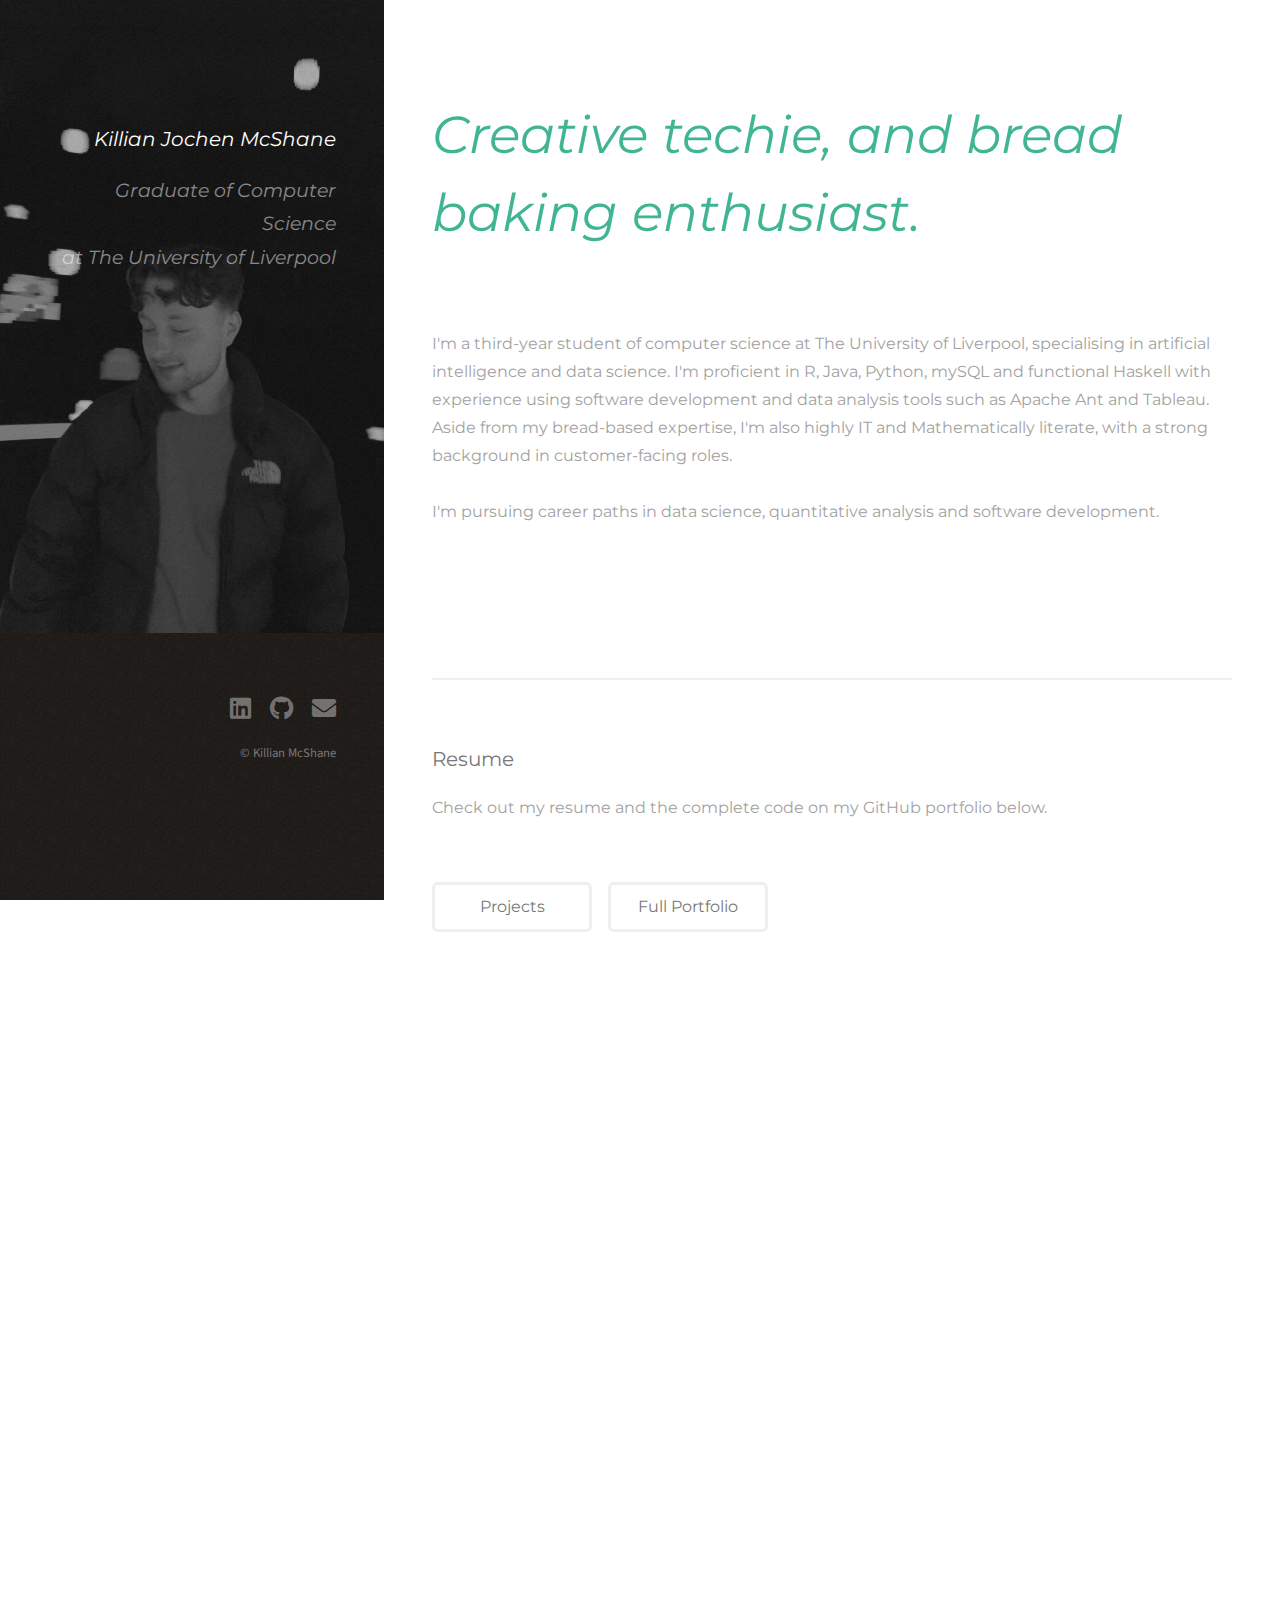
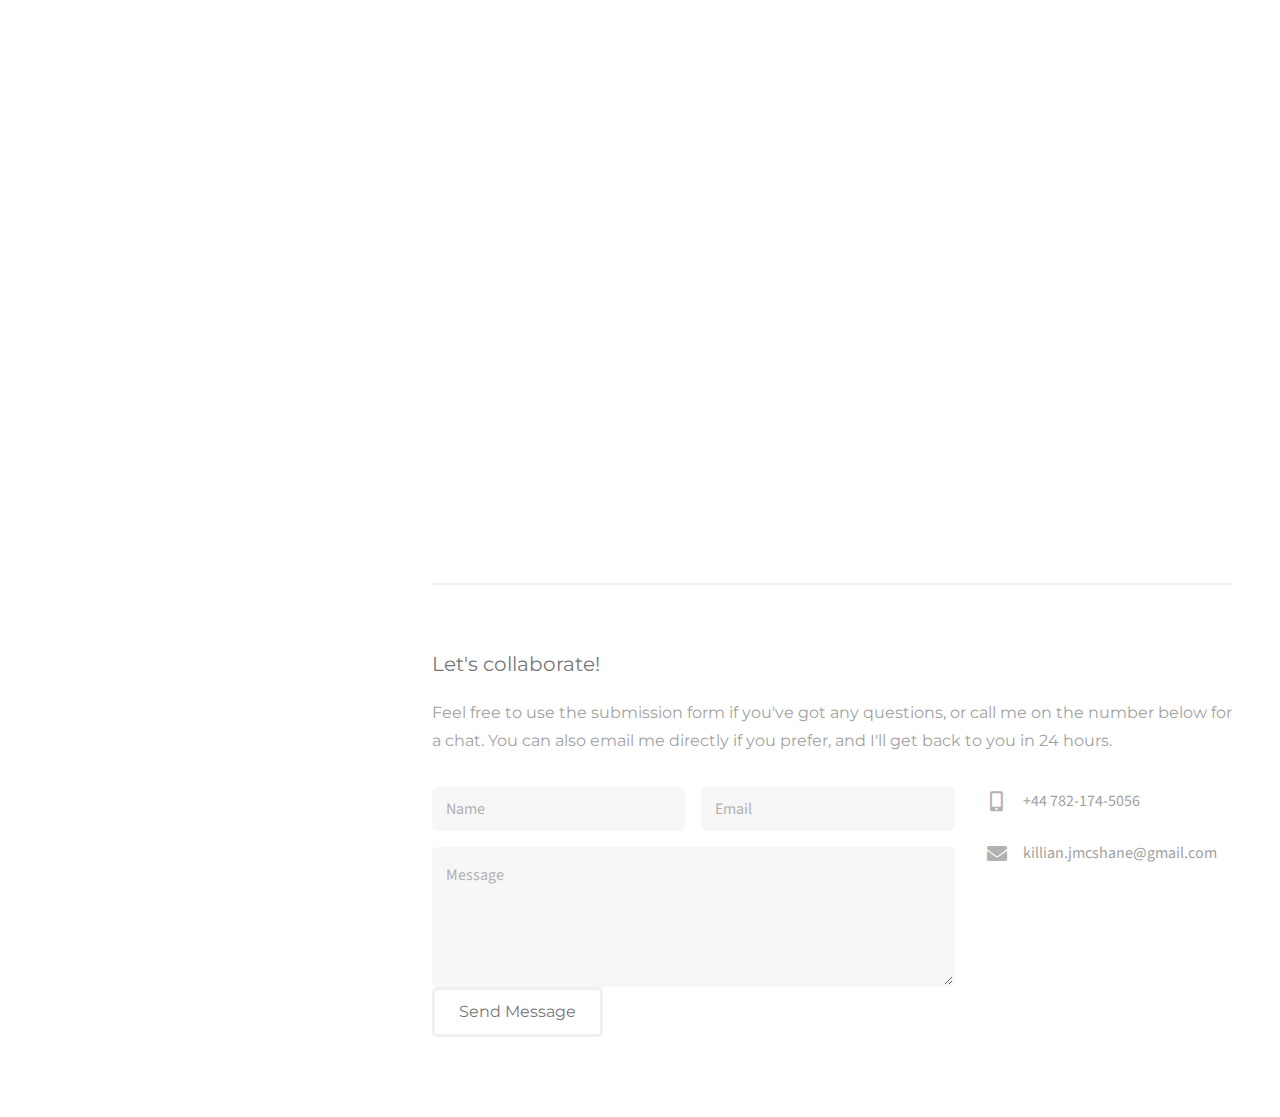
==== commit 6dcfbac5: "Update resume.html" ====
--- a/resume.html
+++ b/resume.html
@@ -28,8 +28,8 @@
 					<br />
 					<!-- <a href="#" class="image avatar"><img src="images/avatar.jpeg" alt="" /></a>  -->
 					<h6 style="font-size:20px;"><strong>Killian Jochen McShane</strong></h6>
-						<h1 style="font-family:Montserrat;font-size:19px;font-style:italic;">Student of Computer Science at<br />
-					The University of Liverpool</h1>
+						<h1 style="font-family:Montserrat;font-size:19px;font-style:italic;">Graduate of Computer Science<br />
+					 at The University of Liverpool</h1>
 				</div>
 			</header>
 
@@ -63,8 +63,8 @@
 						</ul>
 						</nav>
 						<br />
-						<object data="images/CV-2021.pdf" type="application/pdf" width="100%" height="1090em">
-							<embed src="https://drive.google.com/uc?export=download&id=1jw16OtANfqNhQTaZYVdxH6xh9Ae8gnEk" width="100%" height="1090em"/> 
+						<object data="images/CV-2022.pdf" type="application/pdf" width="100%" height="1090em">
+							<embed src="https://drive.google.com/file/d/1AUMG9Jw28dijEpyyg6-9YYe4xZGq6Ds5/view?usp=sharing" width="100%" height="1090em"/> 
 						</object>
 						<br /><br />			
 						 
